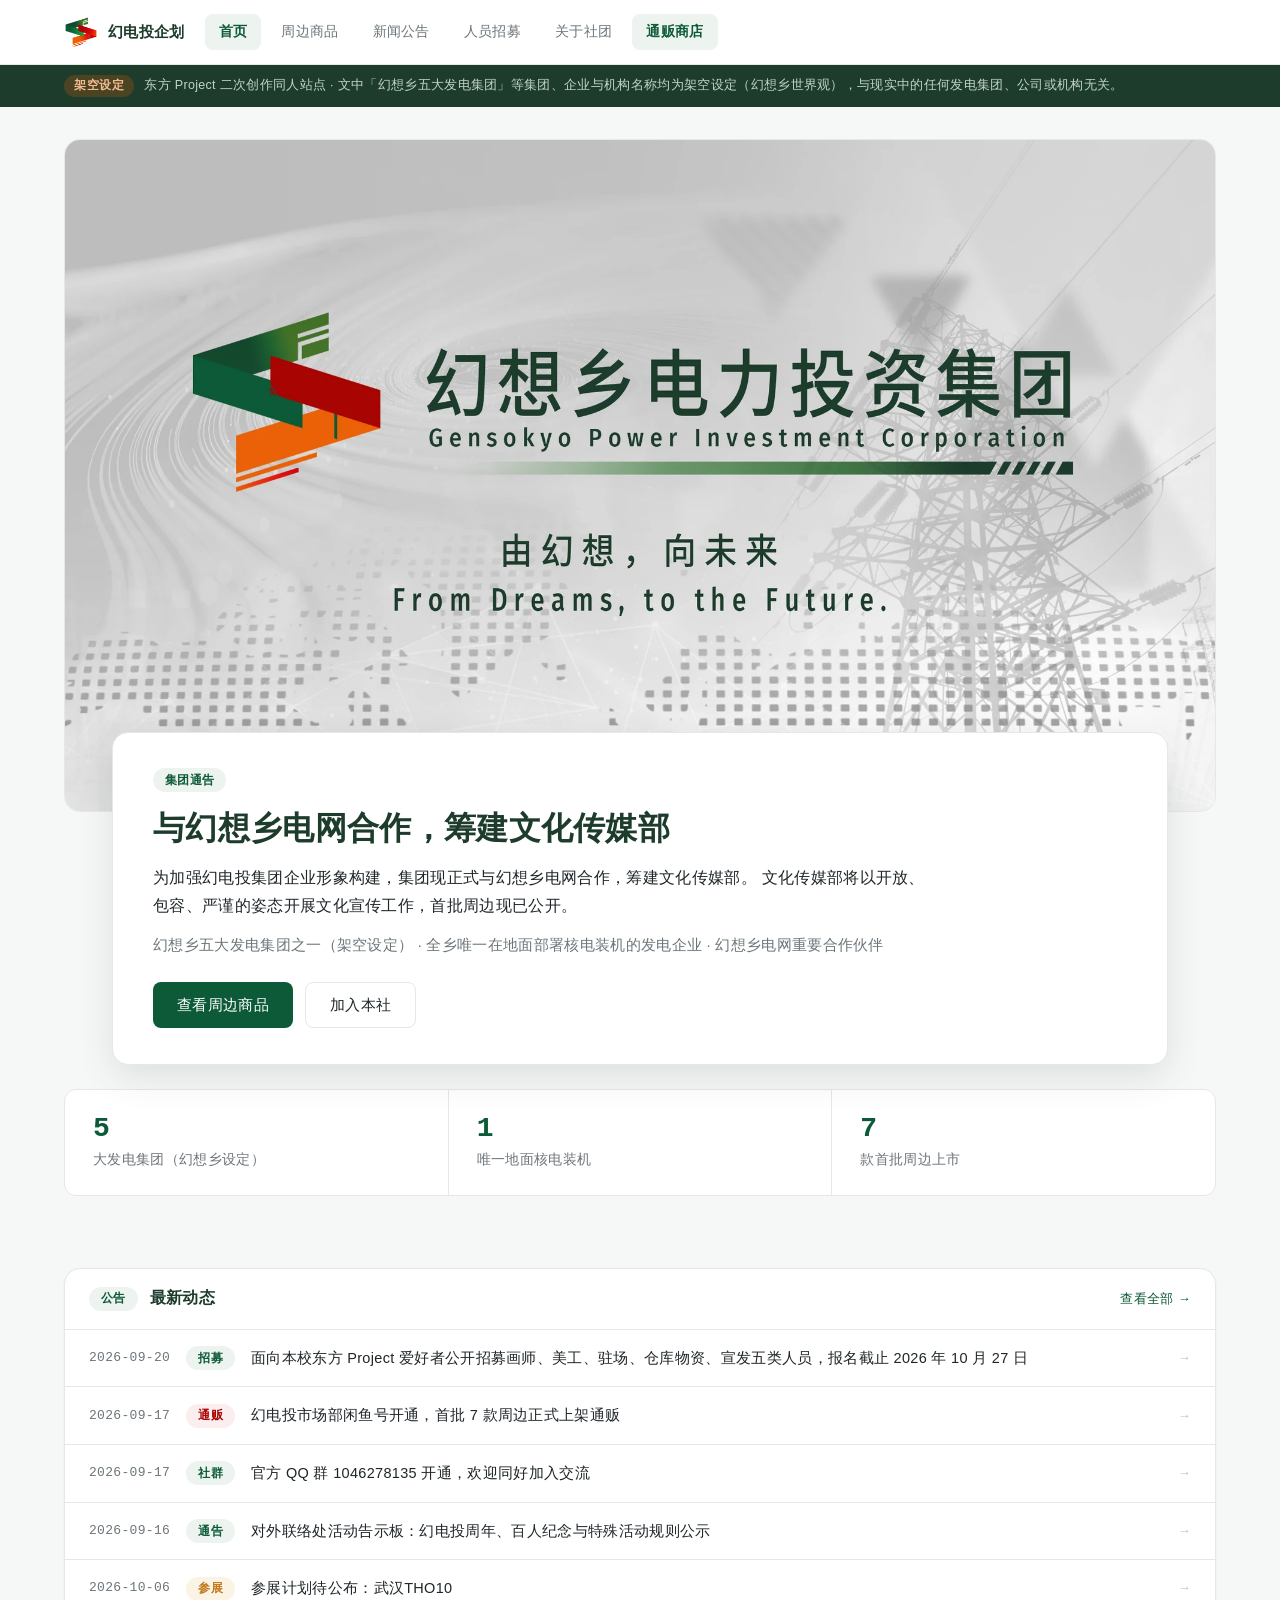
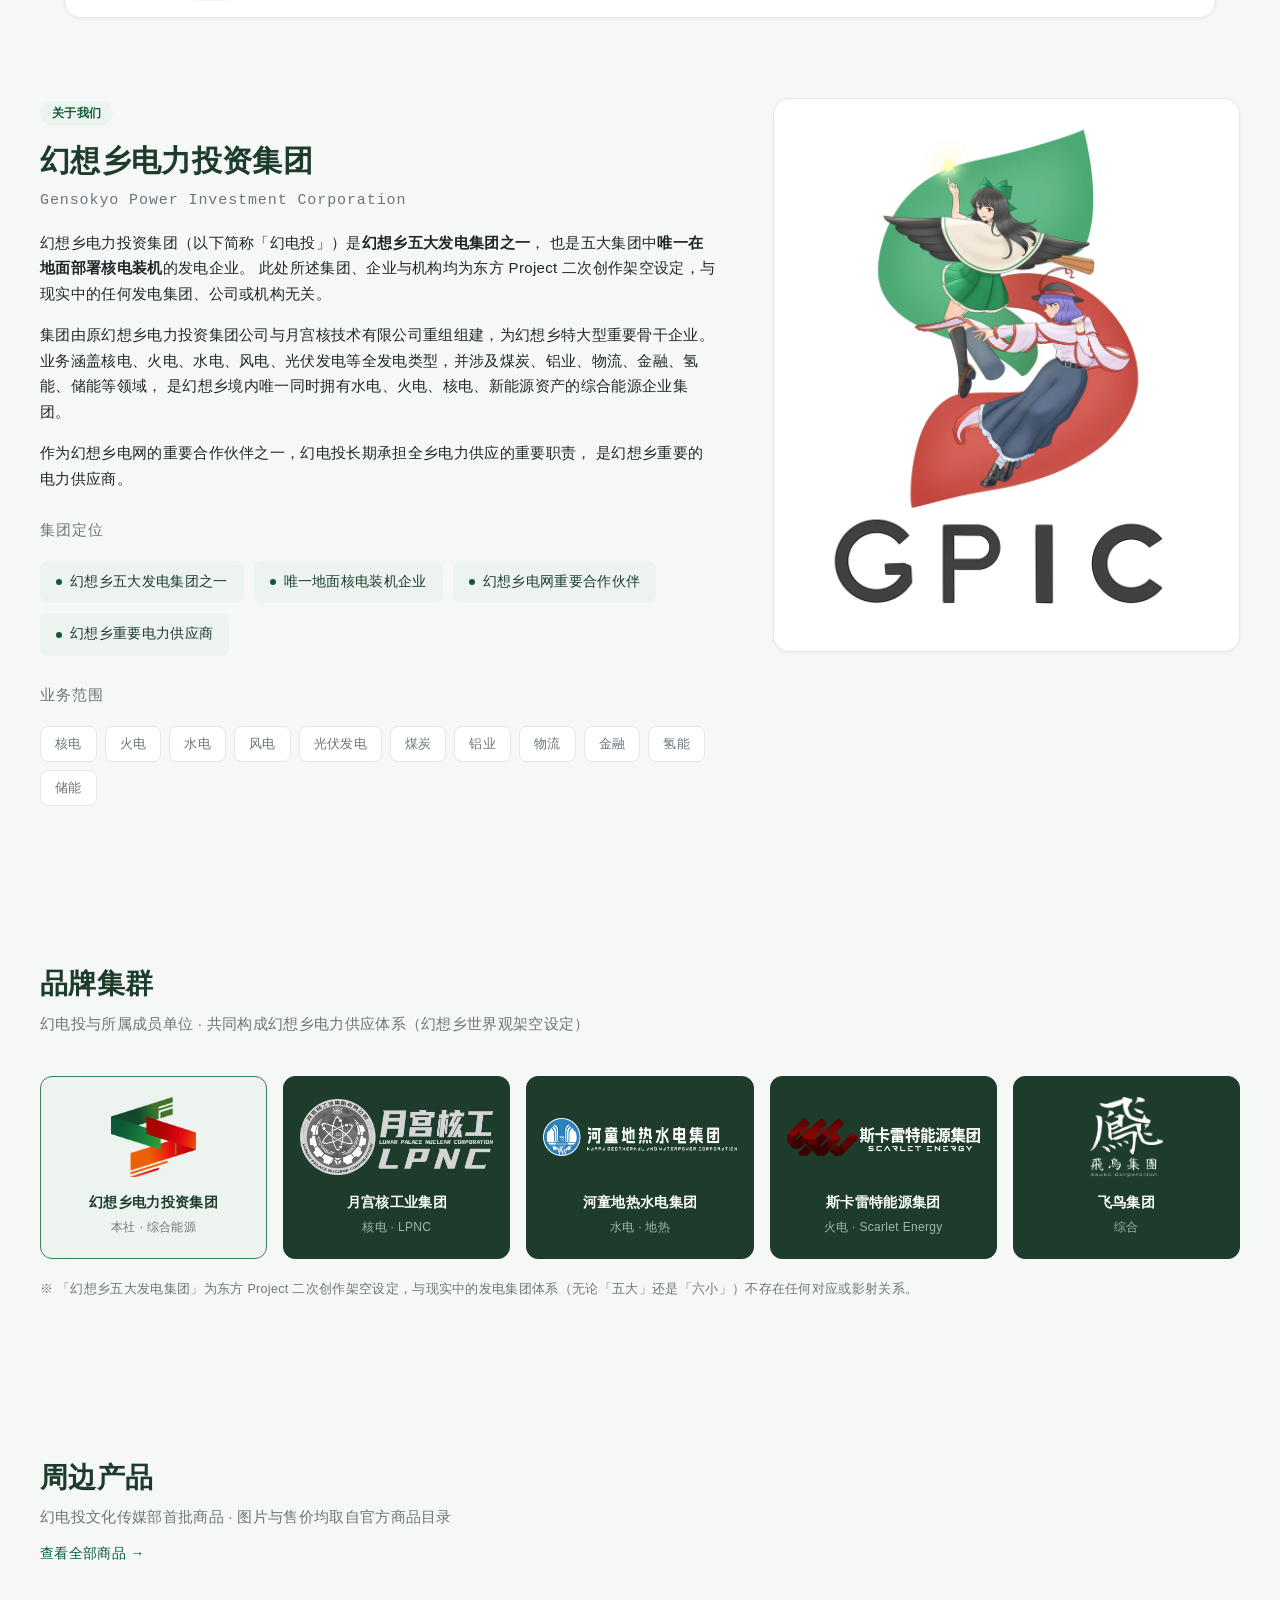
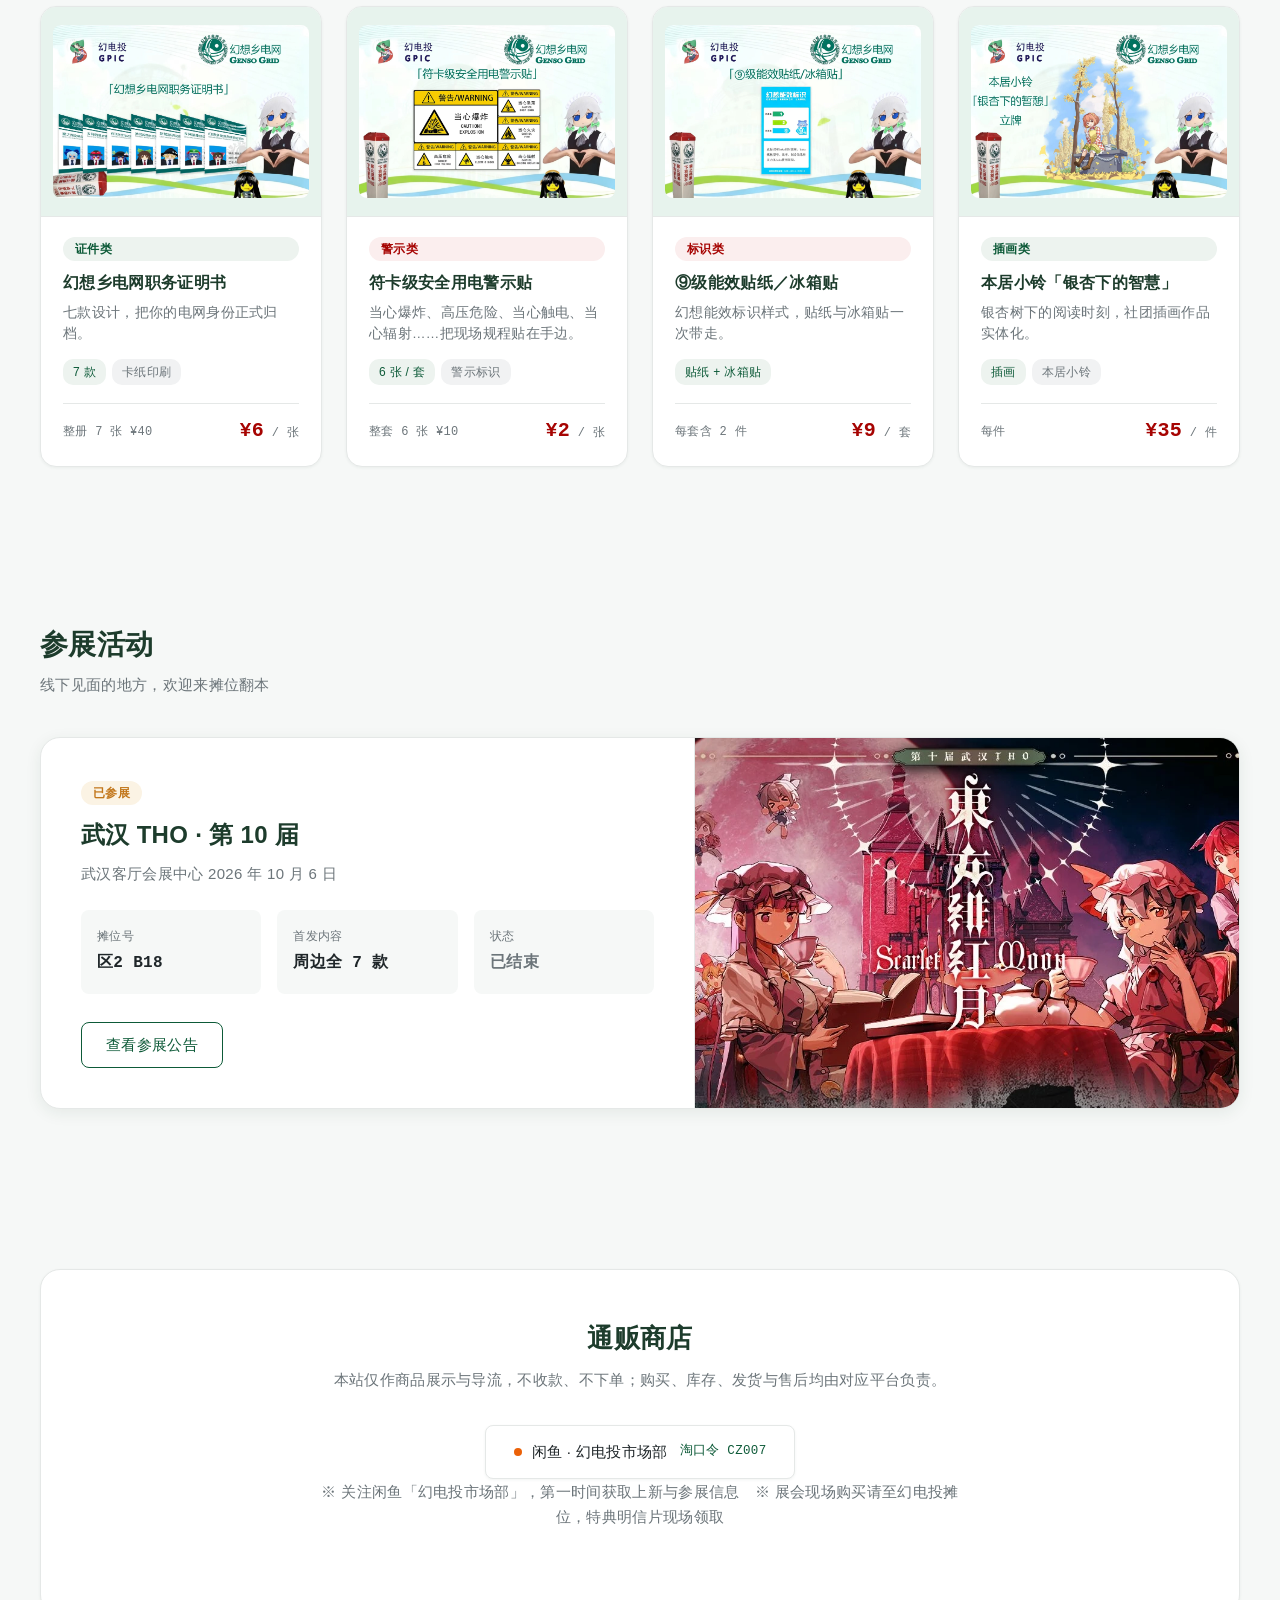
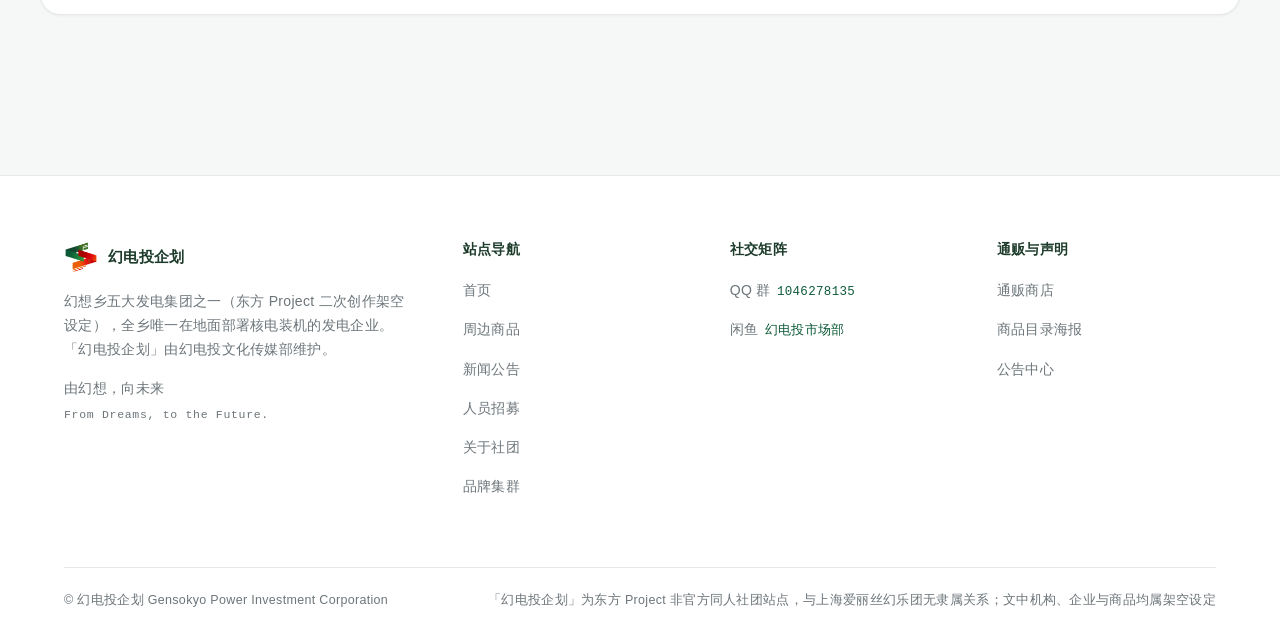
==== 官网/web-standalone/index.html @ 7ebc5402 "官网：接入自持动态后端，并加 GitHub Pages 应急发布 把站点从 Qoder 托管后端整体挪到自持栈，同时开一条应急发布通道， 以及收紧这个公开仓库的内容范围。  自持后端（新增 serve" ====
<!DOCTYPE html>
<html lang="zh-CN">
<head>
<meta charset="UTF-8">
<meta name="viewport" content="width=device-width, initial-scale=1">
<title>幻电投企划 | 幻想乡电力投资集团 GPIC</title>
<meta name="description" content="幻电投企划 —— 东方 Project 二次创作同人社团站点。幻想乡五大发电集团之一，全乡唯一在地面部署核电装机的发电企业。旗下文化传媒部出品：电网职务证明书、安全用电警示贴、能效贴纸、形象徽章等周边。">
<meta name="theme-color" content="#0D5A38">

<link rel="icon" href="assets/images/favicon.ico" sizes="any">
<link rel="icon" type="image/png" href="assets/images/favicon.png">
<link rel="apple-touch-icon" href="assets/images/favicon.png">

<meta property="og:type" content="website">
<meta property="og:title" content="幻电投企划 | 幻想乡电力投资集团 GPIC">
<meta property="og:description" content="东方 Project 二次创作架空设定 · 幻想乡五大发电集团之一，全乡唯一在地面部署核电装机的发电企业。">
<meta property="og:image" content="assets/images/share.jpg">
<meta property="og:image:width" content="1200">
<meta property="og:image:height" content="700">
<meta property="og:image:alt" content="幻想乡电力投资集团 · 由幻想，向未来">

<link rel="stylesheet" href="style.css">
  <script src="static-api.js"></script>
</head>

<body>
<a class="skip-link" href="#main">跳到主内容</a>

<!-- ============ 顶部导航 ============ -->
<header class="site-header" id="siteHeader">
  <div class="container header-inner">
    <a class="logo" href="index.html">
      <img src="assets/images/favicon.png" alt="" width="34" height="34">
      <span>幻电投企划</span>
    </a>

    <nav class="main-nav" id="mainNav" aria-label="主导航">
      <a href="index.html" class="is-active">首页</a>
      <a href="goods.html">周边商品</a>
      <a href="notice.html">新闻公告</a>
      <a href="recruitment.html">人员招募</a>
      <a href="#about">关于社团</a>
      <a href="#shop">通贩商店</a>
    </nav>

    <div class="header-right">
      <a class="admin-entry" style="display:none" href="admin.html" title="进入站点管理后台（先登录）">
        <span class="ae-dot" aria-hidden="true"></span>
        <svg viewBox="0 0 24 24" fill="none" stroke="currentColor" stroke-width="1.8" stroke-linecap="round" stroke-linejoin="round" aria-hidden="true"><circle cx="12" cy="12" r="3.2"/><path d="M12 2.8v2.6M12 18.6v2.6M4.7 4.7l1.9 1.9M17.4 17.4l1.9 1.9M2.8 12h2.6M18.6 12h2.6M4.7 19.3l1.9-1.9M17.4 6.6l1.9-1.9"/></svg>
        <span>站点管理</span>
      </a>
      <button class="nav-toggle" id="navToggle" aria-label="展开菜单" aria-expanded="false">
        <span></span><span></span><span></span>
      </button>
    </div>
  </div>
</header>

<!-- ============ 世界观声明条 ============ -->
<div class="world-bar">
  <div class="container">
    <span class="wb-tag">架空设定</span>
    <p>东方 Project 二次创作同人站点 · 文中「幻想乡五大发电集团」等集团、企业与机构名称均为架空设定（幻想乡世界观），与现实中的任何发电集团、公司或机构无关。</p>
  </div>
</div>

<main id="main">

  <!-- ============ 首屏 · 品牌横幅 ============ -->
  <section class="hero">
    <div class="container">
      <picture>
        <source srcset="assets/images/banner.webp" type="image/webp">
        <img class="hero-banner" src="assets/images/banner.jpg" width="1920" height="1120"
             fetchpriority="high"
             alt="幻想乡电力投资集团 Gensokyo Power Investment Corporation —— 由幻想，向未来">
      </picture>
      <h1 class="sr-only">幻想乡电力投资集团 Gensokyo Power Investment Corporation</h1>

      <div class="hero-card">
        <span class="badge badge-green">集团通告</span>
        <h2>与幻想乡电网合作，筹建文化传媒部</h2>
        <p class="hero-notice">
          为加强幻电投集团企业形象构建，集团现正式与幻想乡电网合作，筹建文化传媒部。
          文化传媒部将以开放、包容、严谨的姿态开展文化宣传工作，首批周边现已公开。
        </p>
        <p class="hero-sub">
          幻想乡五大发电集团之一（架空设定） · 全乡唯一在地面部署核电装机的发电企业 · 幻想乡电网重要合作伙伴
        </p>
        <div class="hero-actions">
          <a class="btn btn-primary" href="goods.html">查看周边商品</a>
          <a class="btn btn-ghost" href="recruitment.html">加入本社</a>
        </div>
      </div>

      <div class="stat-strip">
        <div><span class="stat-num">5</span><span class="stat-label">大发电集团（幻想乡设定）</span></div>
        <div><span class="stat-num">1</span><span class="stat-label">唯一地面核电装机</span></div>
        <div><span class="stat-num">7</span><span class="stat-label">款首批周边上市</span></div>
      </div>
    </div>
  </section>

  <!-- ============ 最新公告 ============ -->
  <section class="container">
    <div class="notice-card" id="news">
      <div class="notice-head">
        <span class="badge badge-green">公告</span>
        <h2>最新动态</h2>
        <a class="more" href="notice.html">查看全部 →</a>
      </div>
      <ul class="notice-list" id="noticeList">
        <li>
          <a href="notice.html?id=2026-09-20-a">
            <span class="notice-date">2026-09-20</span>
            <span class="badge badge-green">招募</span>
            <span class="nt">面向社会的东方 Project 爱好者开展人员招募</span>
            <span class="go">→</span>
          </a>
        </li>
        <li>
          <a href="notice.html?id=2026-09-17-a">
            <span class="notice-date">2026-09-17</span>
            <span class="badge badge-red">通贩</span>
            <span class="nt">「幻想乡电网」系列周边上架通贩</span>
            <span class="go">→</span>
          </a>
        </li>
        <li>
          <a href="notice.html?id=2026-09-17-b">
            <span class="notice-date">2026-09-17</span>
            <span class="badge badge-green">社群</span>
            <span class="nt">官方 QQ 群开通</span>
            <span class="go">→</span>
          </a>
        </li>
        <li>
          <a href="notice.html?id=2026-09-16-a">
            <span class="notice-date">2026-09-16</span>
            <span class="badge badge-green">通告</span>
            <span class="nt">对外联络处活动告示板</span>
            <span class="go">→</span>
          </a>
        </li>
        <li>
          <a href="notice.html?id=2026-09-18-b">
            <span class="notice-date">2026-10-06</span>
            <span class="badge badge-gold">参展</span>
            <span class="nt">武汉 THO10 参展确认</span>
            <span class="go">→</span>
          </a>
        </li>
      </ul>
    </div>
  </section>

  <!-- ============ 关于社团 ============ -->
  <section class="section container" id="about">
    <div class="about-grid">
      <div class="about-text">
        <span class="badge badge-green">关于我们</span>
        <h2>幻想乡电力投资集团</h2>
        <p class="about-en">Gensokyo Power Investment Corporation</p>
        <p>
          幻想乡电力投资集团（以下简称「幻电投」）是<strong>幻想乡五大发电集团之一</strong>，
          也是五大集团中<strong>唯一在地面部署核电装机</strong>的发电企业。
          此处所述集团、企业与机构均为东方 Project 二次创作架空设定，与现实中的任何发电集团、公司或机构无关。
        </p>
        <p>
          集团由原幻想乡电力投资集团公司与月宫核技术有限公司重组组建，为幻想乡特大型重要骨干企业。
          业务涵盖核电、火电、水电、风电、光伏发电等全发电类型，并涉及煤炭、铝业、物流、金融、氢能、储能等领域，
          是幻想乡境内唯一同时拥有水电、火电、核电、新能源资产的综合能源企业集团。
        </p>
        <p>
          作为幻想乡电网的重要合作伙伴之一，幻电投长期承担全乡电力供应的重要职责，
          是幻想乡重要的电力供应商。
        </p>

        <p class="tag-title">集团定位</p>
        <ul class="id-tags">
          <li>幻想乡五大发电集团之一</li>
          <li>唯一地面核电装机企业</li>
          <li>幻想乡电网重要合作伙伴</li>
          <li>幻想乡重要电力供应商</li>
        </ul>

        <p class="tag-title">业务范围</p>
        <ul class="biz-tags">
          <li>核电</li><li>火电</li><li>水电</li><li>风电</li><li>光伏发电</li>
          <li>煤炭</li><li>铝业</li><li>物流</li><li>金融</li><li>氢能</li><li>储能</li>
        </ul>
      </div>

      <div class="about-visual">
        <img src="assets/images/logo-mascot.webp" width="900" height="1080"
             alt="幻想乡电力投资集团立绘标识">
      </div>
    </div>
  </section>

  <!-- ============ 品牌集群 ============ -->
  <section class="section container" id="brands">
    <div class="section-head">
      <h2>品牌集群</h2>
      <p>幻电投与所属成员单位 · 共同构成幻想乡电力供应体系（幻想乡世界观架空设定）</p>
    </div>

    <ul class="brand-grid">
      <li class="brand-card is-self">
        <div class="brand-logo"><img src="assets/images/logo-mark.webp" alt="幻想乡电力投资集团标志" loading="lazy"></div>
        <h3>幻想乡电力投资集团</h3>
        <p>本社 · 综合能源</p>
      </li>
      <li class="brand-card">
        <div class="brand-logo"><img src="assets/images/brand-lunar.webp" alt="月宫核工业集团有限公司标志" loading="lazy"></div>
        <h3>月宫核工业集团</h3>
        <p>核电 · LPNC</p>
      </li>
      <li class="brand-card">
        <div class="brand-logo"><img src="assets/images/brand-kappa.webp" alt="河童地热水电集团有限公司标志" loading="lazy"></div>
        <h3>河童地热水电集团</h3>
        <p>水电 · 地热</p>
      </li>
      <li class="brand-card">
        <div class="brand-logo"><img src="assets/images/brand-scarlet.webp" alt="斯卡雷特能源集团有限公司标志" loading="lazy"></div>
        <h3>斯卡雷特能源集团</h3>
        <p>火电 · Scarlet Energy</p>
      </li>
      <li class="brand-card">
        <div class="brand-logo"><img src="assets/images/brand-asuka.webp" alt="飞鸟集团有限公司标志" loading="lazy"></div>
        <h3>飞鸟集团</h3>
        <p>综合</p>
      </li>
    </ul>

    <p class="brand-note">※ 「幻想乡五大发电集团」为东方 Project 二次创作架空设定，与现实中的发电集团体系（无论「五大」还是「六小」）不存在任何对应或影射关系。</p>
  </section>

  <!-- ============ 周边产品精选 ============ -->
  <section class="section container" id="goods">
    <div class="section-head">
      <h2>周边产品</h2>
      <p>幻电投文化传媒部首批商品 · 图片与售价均取自官方商品目录</p>
      <a class="more" href="goods.html">查看全部商品 →</a>
    </div>

    <div class="goods-grid">
      <article class="goods-card">
        <div class="goods-media"><img src="assets/images/goods-proof.webp" alt="幻想乡电网职务证明书，共 7 款" loading="lazy"></div>
        <div class="goods-body">
          <span class="badge badge-green">证件类</span>
          <h3>幻想乡电网职务证明书</h3>
          <p>七款设计，把你的电网身份正式归档。</p>
          <div class="goods-tags"><span class="is-key">7 款</span><span>卡纸印刷</span></div>
          <div class="goods-foot">
            <span class="goods-alt">整册 7 张 ¥40</span>
            <span class="goods-price">¥6<em> / 张</em></span>
          </div>
        </div>
      </article>

      <article class="goods-card">
        <div class="goods-media"><img src="assets/images/goods-warning.webp" alt="符卡级安全用电警示贴，含当心爆炸、高压危险等图案" loading="lazy"></div>
        <div class="goods-body">
          <span class="badge badge-red">警示类</span>
          <h3>符卡级安全用电警示贴</h3>
          <p>当心爆炸、高压危险、当心触电、当心辐射……把现场规程贴在手边。</p>
          <div class="goods-tags"><span class="is-key">6 张 / 套</span><span>警示标识</span></div>
          <div class="goods-foot">
            <span class="goods-alt">整套 6 张 ¥10</span>
            <span class="goods-price">¥2<em> / 张</em></span>
          </div>
        </div>
      </article>

      <article class="goods-card">
        <div class="goods-media"><img src="assets/images/goods-kosuzu.webp" alt="本居小铃主题插画「银杏下的智慧」" loading="lazy"></div>
        <div class="goods-body">
          <span class="badge badge-green">插画类</span>
          <h3>本居小铃「银杏下的智慧」</h3>
          <p>银杏树下的阅读时刻，社团插画作品实体化。</p>
          <div class="goods-tags"><span class="is-key">插画</span><span>本居小铃</span></div>
          <div class="goods-foot">
            <span class="goods-alt">每件</span>
            <span class="goods-price">¥35<em> / 件</em></span>
          </div>
        </div>
      </article>

      <article class="goods-card">
        <div class="goods-media"><img src="assets/images/goods-badge.webp" alt="幻电投企业形象徽章，共 2 款" loading="lazy"></div>
        <div class="goods-body">
          <span class="badge badge-green">徽章类</span>
          <h3>幻电投企业形象徽章</h3>
          <p>把 GPIC 别在包上，企业形象随身展示。</p>
          <div class="goods-tags"><span class="is-key">2 款</span><span>马口铁</span></div>
          <div class="goods-foot">
            <span class="goods-alt">一对 ¥5</span>
            <span class="goods-price">¥3<em> / 件</em></span>
          </div>
        </div>
      </article>
    </div>
  </section>

  <!-- ============ 参展预告 ============ -->
  <section class="section container" id="event">
    <div class="section-head">
      <h2>参展活动</h2>
      <p>线下见面的地方，欢迎来摊位翻本</p>
    </div>

    <div class="event-card">
      <div class="event-info">
        <span class="badge badge-gold">已参展</span>
        <h3>武汉 THO · 第 10 届</h3>
        <p>武汉客厅会展中心 2026 年 10 月 6 日</p>
        <dl class="event-facts">
          <div><dt>摊位号</dt><dd>区2 B18</dd></div>
          <div><dt>首发内容</dt><dd>周边全 7 款</dd></div>
          <div><dt>状态</dt><dd class="cd is-past">已结束</dd></div>
        </dl>
        <a class="btn btn-outline" href="notice.html?id=2026-09-18-b">查看参展公告</a>
      </div>
      <div class="event-visual" style="background-image:url('assets/images/武汉tho.webp')"></div>
    </div>
  </section>

  <!-- ============ 通贩入口 ============ -->
  <section class="section container" id="shop">
    <div class="shop-card">
      <h2>通贩商店</h2>
      <p>本站仅作商品展示与导流，不收款、不下单；购买、库存、发货与售后均由对应平台负责。</p>
      <div class="shop-links">
        <a href="https://m.tb.cn/h.8sNhvfF?tk=iu4DTjnBcbM" target="_blank" rel="noopener">
          <span class="dot"></span>闲鱼 · 幻电投市场部<em class="sc-sub">淘口令 CZ007</em>
        </a>
      </div>
      <p class="shop-note">※ 关注闲鱼「幻电投市场部」，第一时间获取上新与参展信息 ※ 展会现场购买请至幻电投摊位，特典明信片现场领取</p>
    </div>
  </section>

</main>

<!-- ============ 页脚 ============ -->
<footer class="site-footer">
  <div class="container">
    <div class="footer-grid">
      <div class="footer-brand">
        <a class="logo" href="index.html">
          <img src="assets/images/favicon.png" alt="" width="34" height="34">
          <span>幻电投企划</span>
        </a>
        <p>幻想乡五大发电集团之一（东方 Project 二次创作架空设定），全乡唯一在地面部署核电装机的发电企业。「幻电投企划」由幻电投文化传媒部维护。</p>
        <p class="footer-slogan">由幻想，向未来<em>From Dreams, to the Future.</em></p>
      </div>

      <div>
        <h4>站点导航</h4>
        <ul>
          <li><a href="index.html">首页</a></li>
          <li><a href="goods.html">周边商品</a></li>
          <li><a href="notice.html">新闻公告</a></li>
          <li><a href="recruitment.html">人员招募</a></li>
          <li><a href="#about">关于社团</a></li>
          <li><a href="#brands">品牌集群</a></li>
        </ul>
      </div>

      <div>
        <h4>社交矩阵</h4>
        <ul id="socialList">
          <li>
            QQ 群 <em class="sc-sub">1046278135</em>
            <button type="button" class="sc-copy" data-copy="1046278135">复制群号</button>
          </li>
          <li><a href="https://m.tb.cn/h.8sNhvfF?tk=iu4DTjnBcbM" target="_blank" rel="noopener">闲鱼 <em class="sc-sub">幻电投市场部</em></a></li>
        </ul>
      </div>

      <div>
        <h4>通贩与声明</h4>
        <ul>
          <li><a href="#shop">通贩商店</a></li>
          <li><a href="assets/images/goods-poster.webp" target="_blank" rel="noopener">商品目录海报</a></li>
          <li><a href="notice.html">公告中心</a></li>
        </ul>
      </div>
    </div>

    <div class="footer-bottom">
      <span>© 幻电投企划 Gensokyo Power Investment Corporation</span>
      <span>「幻电投企划」为东方 Project 非官方同人社团站点，与上海爱丽丝幻乐团无隶属关系；文中机构、企业与商品均属架空设定</span>
    </div>
  </div>
</footer>

<script>
// 移动端菜单
var navToggle = document.getElementById('navToggle');
var mainNav = document.getElementById('mainNav');
navToggle.addEventListener('click', function () {
  var open = mainNav.classList.toggle('is-open');
  navToggle.setAttribute('aria-expanded', open ? 'true' : 'false');
});

// 导航阴影
var header = document.getElementById('siteHeader');
window.addEventListener('scroll', function () {
  header.classList.toggle('scrolled', window.scrollY > 10);
}, { passive: true });

// 一键复制
document.addEventListener('click', function (e) {
  var btn = e.target.closest ? e.target.closest('[data-copy]') : null;
  if (!btn) return;
  var text = btn.getAttribute('data-copy');
  var done = function () {
    var old = btn.textContent;
    btn.textContent = '已复制';
    btn.classList.add('is-done');
    setTimeout(function () { btn.textContent = old; btn.classList.remove('is-done'); }, 1600);
  };
  if (navigator.clipboard && navigator.clipboard.writeText) {
    navigator.clipboard.writeText(text).then(done, function () { window.prompt('请手动复制：', text); });
  } else {
    window.prompt('请手动复制：', text);
  }
});

// 滚动高亮当前栏目
var navLinks = Array.prototype.slice.call(document.querySelectorAll('.main-nav a[href^="#"]'));
if ('IntersectionObserver' in window) {
  var linkMap = {};
  navLinks.forEach(function (a) { linkMap[a.getAttribute('href').slice(1)] = a; });
  var observer = new IntersectionObserver(function (entries) {
    entries.forEach(function (entry) {
      if (entry.isIntersecting && linkMap[entry.target.id]) {
        navLinks.forEach(function (a) { a.classList.remove('is-active'); });
        linkMap[entry.target.id].classList.add('is-active');
      }
    });
  }, { rootMargin: '-80px 0px -70% 0px' });
  Object.keys(linkMap).forEach(function (id) {
    var el = document.getElementById(id);
    if (el) observer.observe(el);
  });
}
// ─── 动态数据加载 ───
(function() {
  var API = '/functions/v1/app';
  function esc(s) { var d = document.createElement('div'); d.textContent = s; return d.innerHTML; }

  fetch(API + '?action=all')
    .then(function(r) { return r.json(); })
    .then(function(data) {
      if (data.error || !data.ok) return;

      // 更新公告列表
      if (data.notices && data.notices.length) {
        var list = document.getElementById('noticeList');
        if (list) {
          list.innerHTML = data.notices.slice(0, 5).map(function(n) {
            var badgeClass = n.style === 'red' ? 'badge-red' : n.style === 'gold' ? 'badge-gold' : 'badge-green';
            return '<li><a href="notice.html?id=' + esc(n.id) + '">' +
              '<span class="notice-date">' + esc(n.date) + '</span>' +
              '<span class="badge ' + badgeClass + '">' + esc(n.type) + '</span>' +
              '<span class="nt">' + esc(n.summary || n.title) + '</span>' +
              '<span class="go">→</span></a></li>';
          }).join('');
        }
      }

      // 更新品牌
      if (data.brands && data.brands.length) {
        var brandGrid = document.querySelector('.brand-grid');
        if (brandGrid) {
          brandGrid.innerHTML = data.brands.map(function(b) {
            return '<li class="brand-card' + (b.is_self ? ' is-self' : '') + '">' +
              '<div class="brand-logo"><img src="' + esc(b.logo) + '" alt="' + esc(b.name) + '" loading="lazy"></div>' +
              '<h3>' + esc(b.name) + '</h3>' +
              '<p>' + esc(b.sub) + '</p></li>';
          }).join('');
        }
      }

      // 更新商品
      if (data.goods && data.goods.length) {
        var goodsGrid = document.querySelector('.goods-grid');
        if (goodsGrid) {
          goodsGrid.innerHTML = data.goods.slice(0, 4).map(function(g) {
            var badgeClass = g.badge_style === 'red' ? 'badge-red' : g.badge_style === 'gold' ? 'badge-gold' : 'badge-green';
            var tagsHtml = (g.tags || []).map(function(t) {
              return '<span' + (t.key ? ' class="is-key"' : '') + '>' + esc(t.text) + '</span>';
            }).join('');
            var priceText = g.is_free ? esc(g.free_label || '免费') : '¥' + esc(g.price) + '<em> ' + esc(g.unit) + '</em>';
            return '<article class="goods-card">' +
              '<div class="goods-media"><img src="' + esc(g.image) + '" alt="' + esc(g.image_alt) + '" loading="lazy"></div>' +
              '<div class="goods-body">' +
              '<span class="badge ' + badgeClass + '">' + esc(g.badge) + '</span>' +
              '<h3>' + esc(g.name) + '</h3>' +
              '<p>' + esc(g.description) + '</p>' +
              '<div class="goods-tags">' + tagsHtml + '</div>' +
              '<div class="goods-foot">' +
              '<span class="goods-alt">' + esc(g.alt_label) + '</span>' +
              '<span class="goods-price">' + priceText + '</span>' +
              '</div></div></article>';
          }).join('');
        }
      }

      // 更新通贩商店（数据来自后端 site_settings 的 shop 键）
      // 下面这段静态 HTML 保留作兜底：接口挂了 / 没 JS 时仍是可读内容
      if (data.shop) {
        var shopCard = document.querySelector('#shop .shop-card');
        if (shopCard) {
          var shop = data.shop;
          var shopLinks = (shop.links || []).filter(function(l) {
            return l && l.href;
          }).map(function(l) {
            return '<a href="' + esc(l.href) + '" target="_blank" rel="noopener">' +
              '<span class="dot"></span>' + esc(l.label || '') +
              (l.sub ? '<em class="sc-sub">' + esc(l.sub) + '</em>' : '') + '</a>';
          }).join('');
          shopCard.innerHTML =
            '<h2>' + esc(shop.title || '通贩商店') + '</h2>' +
            (shop.desc ? '<p>' + esc(shop.desc) + '</p>' : '') +
            (shopLinks ? '<div class="shop-links">' + shopLinks + '</div>' : '') +
            (shop.note ? '<p class="shop-note">' + esc(shop.note) + '</p>' : '');
        }
      }

      // 更新社交链接
      if (data.social && data.social.length) {
        var socialList = document.getElementById('socialList');
        if (socialList) {
          socialList.innerHTML = data.social.filter(function(s) { return s.href; }).map(function(s) {
            return '<li><a href="' + esc(s.href) + '" target="_blank" rel="noopener">' + esc(s.label) +
              (s.sub ? ' <em class="sc-sub">' + esc(s.sub) + '</em>' : '') + '</a></li>';
          }).join('');
        }
      }
    })
    .catch(function() { /* 静态内容作为兜底 */ });
})();
</script>
</body>
</html>
---- 官网/web-standalone/style.css ----
/* ============================================================
   幻电投企划 · 幻想乡电力投资集团官网
   共享样式表 v2.0 — Qoder Sites 重构版
   ------------------------------------------------------------
   品牌色（采样自社团素材）：
     深绿 #1D3C2C  标志绿 #0D5A38  标志红 #A60402  标志橙 #EB6108
   ============================================================ */

/* ============ 1. 设计变量 ============ */
:root {
  --brand-deep: #1D3C2C;
  --brand-green: #0D5A38;
  --brand-green-soft: #3E7C5E;
  --brand-red: #A60402;
  --brand-orange: #EB6108;

  --text-1: #1F2629;
  --text-2: #6C757A;
  --text-3: #9AA3A8;
  --border: #E5E8E7;
  --bg: #F6F8F7;
  --surface: #FFFFFF;
  --tint-green: #EDF3EF;
  --tint-red: #FBEEEE;
  --tint-orange: #FFF5ED;

  --ok: #1E7A4E;
  --warn: #C2761A;
  --err: #A60402;

  --r-sm: 8px;
  --r-md: 12px;
  --r-lg: 16px;
  --r-xl: 20px;

  --shadow-sm: 0 1px 3px rgba(29,60,44,.06);
  --shadow-md: 0 4px 16px rgba(29,60,44,.08);
  --shadow-lg: 0 12px 36px rgba(29,60,44,.12);

  --container: 1200px;
  --font: "Inter", -apple-system, BlinkMacSystemFont, "Segoe UI", "Noto Sans SC", "PingFang SC", "Microsoft YaHei", sans-serif;
  --mono: "JetBrains Mono", ui-monospace, SFMono-Regular, Consolas, monospace;

  --header-h: 64px;
}

/* ============ 2. 基础重置 ============ */
*, *::before, *::after { box-sizing: border-box; }
html { -webkit-text-size-adjust: 100%; scroll-behavior: smooth; }
body {
  margin: 0;
  font-family: var(--font);
  font-size: 16px;
  line-height: 1.7;
  color: var(--text-1);
  background: var(--bg);
  letter-spacing: .02em;
}
h1, h2, h3, h4 { margin: 0; line-height: 1.3; font-weight: 700; }
p { margin: 0; }
a { color: inherit; text-decoration: none; }
img { max-width: 100%; display: block; }
ul { margin: 0; padding: 0; list-style: none; }
dl, dd, dt { margin: 0; }
button { font-family: inherit; cursor: pointer; border: none; background: none; }
[hidden] { display: none !important; }

.container { max-width: var(--container); margin: 0 auto; padding: 0 24px; }
.sr-only {
  position: absolute; width: 1px; height: 1px; padding: 0; margin: -1px;
  overflow: hidden; clip: rect(0,0,0,0); white-space: nowrap; border: 0;
}
.skip-link {
  position: absolute; left: -9999px; top: 0; z-index: 999;
  background: var(--brand-green); color: #fff; padding: 10px 16px;
  border-radius: 0 0 var(--r-sm) 0;
}
.skip-link:focus { left: 0; }

/* ============ 3. 通用组件 ============ */
.btn {
  display: inline-flex; align-items: center; justify-content: center; gap: 8px;
  height: 46px; padding: 0 24px; border-radius: var(--r-sm);
  font-size: 15px; font-weight: 500; transition: all .2s ease;
  white-space: nowrap;
}
.btn-primary { background: var(--brand-green); color: #fff; }
.btn-primary:hover { background: var(--brand-deep); transform: translateY(-1px); box-shadow: var(--shadow-md); }
.btn-ghost { border: 1px solid var(--border); color: var(--text-1); background: var(--surface); }
.btn-ghost:hover { border-color: var(--brand-green); color: var(--brand-green); }
.btn-outline {
  border: 1.5px solid var(--brand-green); color: var(--brand-green); background: transparent;
}
.btn-outline:hover { background: var(--brand-green); color: #fff; }

.badge {
  display: inline-flex; align-items: center; height: 24px; padding: 0 12px;
  border-radius: 12px; font-size: 12px; font-weight: 600; white-space: nowrap;
  letter-spacing: .03em;
}
.badge-green { background: var(--tint-green); color: var(--brand-green); }
.badge-red { background: var(--tint-red); color: var(--brand-red); }
.badge-gold { background: #FBF3E4; color: var(--warn); }
.badge-gray { background: #F1F2F3; color: var(--text-2); }
.badge-orange { background: var(--tint-orange); color: var(--brand-orange); }

.section { padding: 80px 0; }
.section-head { margin-bottom: 40px; }
.section-head h2 { font-size: 28px; color: var(--brand-deep); margin-bottom: 8px; }
.section-head p { color: var(--text-2); font-size: 15px; margin-top: 4px; }
.section-head .more {
  display: inline-flex; align-items: center; gap: 4px;
  color: var(--brand-green); font-size: 14px; font-weight: 500; margin-top: 12px;
  transition: gap .2s;
}
.section-head .more:hover { gap: 8px; }

/* 占位块 */
.ph {
  display: flex; align-items: center; justify-content: center; text-align: center;
  background: repeating-linear-gradient(135deg, #EFF1F2 0 12px, #E9ECEC 12px 24px);
  border: 1px dashed #C5CCCA; border-radius: var(--r-md);
  color: #8A9296; font-size: 13px; letter-spacing: .04em; padding: 16px;
}

/* ============ 4. 顶部导航 ============ */
.site-header {
  position: sticky; top: 0; z-index: 50;
  background: rgba(255,255,255,.92); backdrop-filter: blur(12px);
  border-bottom: 1px solid var(--border);
  transition: box-shadow .3s;
}
.site-header.scrolled { box-shadow: var(--shadow-sm); }
.header-inner {
  display: flex; align-items: center; gap: 20px;
  height: var(--header-h);
}
.logo {
  display: flex; align-items: center; gap: 10px;
  font-weight: 700; font-size: 15px; white-space: nowrap;
  color: var(--brand-deep);
}
.logo img { width: 34px; height: 34px; flex: none; object-fit: contain; }
.main-nav { display: flex; gap: 6px; font-size: 14px; }
.main-nav a {
  color: var(--text-2); padding: 6px 14px; border-radius: var(--r-sm);
  transition: all .18s; white-space: nowrap; font-weight: 450;
}
.main-nav a:hover { color: var(--brand-deep); background: var(--tint-green); }
.main-nav a.is-active { color: var(--brand-green); background: var(--tint-green); font-weight: 600; }
.header-right { margin-left: auto; display: flex; align-items: center; gap: 12px; }
.nav-toggle {
  display: none; width: 40px; height: 40px; border-radius: var(--r-sm);
  border: 1px solid var(--border);
}
.nav-toggle span {
  display: block; width: 18px; height: 2px; background: var(--text-1);
  margin: 3px auto; border-radius: 2px; transition: .2s;
}

/* 后台入口按钮 */
.admin-entry {
  display: inline-flex; align-items: center; gap: 7px; height: 36px;
  padding: 0 14px; border-radius: var(--r-sm);
  border: 1px solid var(--brand-green); background: var(--tint-green);
  color: var(--brand-green); font-size: 13.5px; font-weight: 600;
  white-space: nowrap; transition: .18s;
}
.admin-entry:hover { background: var(--brand-green); color: #fff; }
.admin-entry svg { width: 15px; height: 15px; flex: none; }
.admin-entry .ae-dot {
  width: 6px; height: 6px; border-radius: 50%;
  background: var(--brand-orange); flex: none;
}
.admin-entry:hover .ae-dot { background: #fff; }

/* ============ 5. 世界观声明条 ============ */
.world-bar {
  background: var(--brand-deep); color: #C3D3C9;
  font-size: 12.5px; line-height: 1.55;
}
.world-bar .container {
  display: flex; align-items: center; gap: 10px;
  padding-top: 10px; padding-bottom: 10px;
}
.world-bar .wb-tag {
  flex: none; display: inline-flex; align-items: center; height: 22px;
  padding: 0 10px; border-radius: 11px;
  background: rgba(235,97,8,.22); color: #F5BC93;
  font-size: 11.5px; font-weight: 600; letter-spacing: .05em; white-space: nowrap;
}
.world-bar p { color: #C3D3C9; }
.world-bar b { color: #fff; font-weight: 600; }

/* ============ 6. 首屏 Hero ============ */
.hero { padding: 32px 0 0; }
.hero-banner {
  width: 100%; height: auto;
  border-radius: var(--r-lg); border: 1px solid var(--border);
}
.hero-card {
  position: relative; z-index: 2;
  margin: -80px 48px 0; background: var(--surface);
  border: 1px solid var(--border); border-radius: var(--r-lg);
  padding: 32px 40px 36px;
  box-shadow: var(--shadow-lg);
}
.hero-card h2 {
  font-size: 32px; color: var(--brand-deep);
  margin: 16px 0 14px; letter-spacing: .01em;
}
.hero-notice { font-size: 16px; max-width: 780px; line-height: 1.8; }
.hero-sub { color: var(--text-2); font-size: 14.5px; margin-top: 12px; max-width: 780px; }
.hero-actions { display: flex; gap: 12px; flex-wrap: wrap; margin-top: 24px; }

.stat-strip {
  display: grid; grid-template-columns: repeat(3, 1fr); gap: 1px;
  margin-top: 24px; background: var(--border);
  border: 1px solid var(--border); border-radius: var(--r-md); overflow: hidden;
}
.stat-strip div { background: var(--surface); padding: 22px 28px; }
.stat-num {
  display: block; font-family: var(--mono); font-size: 28px;
  font-weight: 700; color: var(--brand-green); line-height: 1.2;
}
.stat-label { color: var(--text-2); font-size: 13.5px; margin-top: 2px; }

/* ============ 7. 公告条 ============ */
.notice-card {
  margin-top: 72px; background: var(--surface);
  border: 1px solid var(--border); border-radius: var(--r-lg);
  overflow: hidden; box-shadow: var(--shadow-sm);
}
.notice-head {
  display: flex; align-items: center; gap: 12px;
  padding: 18px 24px; border-bottom: 1px solid var(--border);
}
.notice-head h2 { font-size: 16px; color: var(--brand-deep); }
.notice-head .more { margin-left: auto; font-size: 13px; color: var(--brand-green); font-weight: 500; }
.notice-head .more:hover { text-decoration: underline; }
.notice-list li { border-bottom: 1px solid var(--border); }
.notice-list li:last-child { border-bottom: none; }
.notice-list li > a {
  display: flex; gap: 16px; align-items: center;
  padding: 16px 24px; font-size: 14.5px; transition: background .16s;
}
.notice-list li:hover { background: #FAFBFA; }
.notice-list li .nt { flex: 1; min-width: 0; }
.notice-list li .go { flex: none; color: #B8C2BD; font-size: 13px; transition: .18s; }
.notice-list li:hover .go { color: var(--brand-green); }
.notice-date { font-family: var(--mono); color: var(--text-2); font-size: 13px; flex: none; }

/* ============ 8. 关于社团 ============ */
.about-grid {
  display: grid; grid-template-columns: 1.45fr 1fr; gap: 56px; align-items: start;
}
.about-text h2 { font-size: 30px; color: var(--brand-deep); margin: 16px 0 8px; }
.about-en {
  font-family: var(--mono); font-size: 13px; color: var(--text-2);
  letter-spacing: .06em; margin-bottom: 20px;
}
.about-text > p { font-size: 15px; margin-bottom: 16px; }
.tag-title { font-size: 12.5px; color: var(--text-2); margin: 28px 0 12px; font-family: var(--mono); letter-spacing: .06em; text-transform: uppercase; }
.id-tags { display: flex; flex-wrap: wrap; gap: 10px; }
.id-tags li {
  display: flex; align-items: center; gap: 8px;
  background: var(--tint-green); color: var(--brand-deep);
  border-radius: var(--r-sm); padding: 10px 16px;
  font-size: 13.5px; font-weight: 500;
}
.id-tags li::before {
  content: ""; width: 6px; height: 6px; border-radius: 50%;
  background: var(--brand-green); flex: none;
}
.biz-tags { display: flex; flex-wrap: wrap; gap: 8px; }
.biz-tags li {
  border: 1px solid var(--border); background: var(--surface);
  color: var(--text-2); border-radius: var(--r-sm);
  padding: 6px 14px; font-size: 13px;
}
.about-visual {
  background: var(--surface); border: 1px solid var(--border);
  border-radius: var(--r-lg); padding: 14px;
  box-shadow: var(--shadow-sm);
}
.about-visual img { width: 100%; height: auto; border-radius: var(--r-md); }

/* ============ 9. 品牌集群 ============ */
.brand-grid { display: grid; grid-template-columns: repeat(5, 1fr); gap: 16px; }
.brand-card {
  background: var(--brand-deep); border: 1px solid var(--brand-deep);
  border-radius: var(--r-md); padding: 20px 16px; text-align: center;
  transition: .25s; display: flex; flex-direction: column;
}
.brand-card:hover { transform: translateY(-4px); box-shadow: 0 12px 28px rgba(29,60,44,.3); }
.brand-logo {
  height: 80px; display: flex; align-items: center; justify-content: center;
  margin-bottom: 16px;
}
.brand-logo img { max-height: 100%; max-width: 100%; width: auto; object-fit: contain; }
.brand-card h3 { font-size: 14px; color: #fff; margin-bottom: 6px; }
.brand-card p { font-size: 12px; color: #9FB8AB; margin-top: auto; }
.brand-card.is-self {
  border-color: var(--brand-green-soft); background: var(--tint-green);
}
.brand-card.is-self h3 { color: var(--brand-deep); }
.brand-card.is-self p { color: var(--text-2); }
.brand-note { margin-top: 20px; font-size: 12.5px; color: var(--text-2); }

/* ============ 10. 周边产品 ============ */
.goods-grid {
  display: grid; grid-template-columns: repeat(auto-fill, minmax(260px, 1fr)); gap: 24px;
}
.goods-card {
  background: var(--surface); border: 1px solid var(--border);
  border-radius: var(--r-lg); overflow: hidden;
  display: flex; flex-direction: column; transition: .25s;
  box-shadow: var(--shadow-sm);
}
.goods-card:hover { transform: translateY(-5px); box-shadow: var(--shadow-lg); }
.goods-media {
  aspect-ratio: 4/3; background: #E7F3ED;
  display: flex; align-items: center; justify-content: center;
  padding: 12px; border-bottom: 1px solid var(--border);
}
.goods-media img { max-width: 100%; max-height: 100%; width: auto; height: auto; border-radius: 8px; }
.goods-body { padding: 20px 22px 24px; flex: 1; display: flex; flex-direction: column; }
.goods-body h3 { font-size: 16px; color: var(--brand-deep); margin: 12px 0 8px; }
.goods-body > p { color: var(--text-2); font-size: 13.5px; flex: 1; line-height: 1.6; }
.goods-tags { display: flex; flex-wrap: wrap; gap: 6px; margin-top: 14px; }
.goods-tags span {
  font-size: 12px; padding: 3px 10px; border-radius: 10px;
  background: #F1F2F3; color: var(--text-2);
}
.goods-tags span.is-key { background: var(--tint-green); color: var(--brand-green); font-weight: 500; }
.goods-foot {
  display: flex; align-items: flex-end; justify-content: space-between; gap: 10px;
  margin-top: 18px; padding-top: 16px; border-top: 1px solid var(--border);
}
.goods-price { font-family: var(--mono); font-size: 20px; font-weight: 700; color: var(--brand-red); line-height: 1.1; }
.goods-price em { font-style: normal; font-size: 12px; color: var(--text-2); font-weight: 400; }
.goods-alt { font-size: 12px; color: var(--text-2); font-family: var(--mono); }
.goods-free { font-size: 14px; font-weight: 700; color: var(--brand-green); }

/* ============ 11. 参展预告 ============ */
.event-card {
  display: grid; grid-template-columns: 1.2fr 1fr;
  background: var(--surface); border: 1px solid var(--border);
  border-radius: var(--r-xl); overflow: hidden;
  box-shadow: var(--shadow-md);
}
.event-info { padding: 40px; }
.event-info h3 { font-size: 24px; color: var(--brand-deep); margin: 14px 0 10px; }
.event-info > p { color: var(--text-2); font-size: 15px; margin-bottom: 24px; }
.event-facts { display: grid; grid-template-columns: repeat(3, 1fr); gap: 16px; margin-bottom: 28px; }
.event-facts div { background: var(--bg); border-radius: var(--r-sm); padding: 16px; }
.event-facts dt { font-size: 12px; color: var(--text-2); margin-bottom: 4px; }
.event-facts dd { font-size: 16px; font-weight: 700; font-family: var(--mono); }
.event-facts dd.cd { font-variant-numeric: tabular-nums; }
.event-facts dd.cd.is-soon { color: var(--brand-orange); }
.event-facts dd.cd.is-urgent { color: var(--brand-red); }
.event-facts dd.cd.is-live { color: var(--brand-green); }
.event-facts dd.cd.is-past { color: var(--text-2); }
.event-visual {
  min-height: 300px; border-left: 1px solid var(--border);
  background-size: cover; background-position: center;
}

/* ============ 12. 通贩入口 ============ */
.shop-card {
  background: var(--surface); border: 1px solid var(--border);
  border-radius: var(--r-xl); padding: 52px 40px; text-align: center;
  box-shadow: var(--shadow-sm);
}
.shop-card h2 { font-size: 26px; color: var(--brand-deep); margin-bottom: 12px; }
.shop-card > p { color: var(--text-2); font-size: 15px; max-width: 640px; margin: 0 auto 32px; }
.shop-links { display: flex; justify-content: center; gap: 16px; flex-wrap: wrap; }
.shop-links a {
  display: flex; align-items: center; gap: 10px; height: 54px;
  padding: 0 28px; border: 1px solid var(--border); border-radius: var(--r-sm);
  font-size: 15px; font-weight: 500; background: var(--surface); transition: .2s;
  box-shadow: var(--shadow-sm);
}
.shop-links a:hover { border-color: var(--brand-green); color: var(--brand-green); transform: translateY(-2px); box-shadow: var(--shadow-md); }
.shop-links .dot { width: 8px; height: 8px; border-radius: 50%; background: var(--brand-orange); }
.shop-note { margin-top: 28px; font-size: 12.5px; color: var(--text-2); }

/* ============ 13. 页脚 ============ */
.site-footer {
  margin-top: 80px; background: var(--surface);
  border-top: 1px solid var(--border); padding: 64px 0 0;
}
.footer-grid {
  display: grid; grid-template-columns: 1.6fr 1fr 1fr 1fr; gap: 48px;
}
.footer-brand p { color: var(--text-2); font-size: 14px; margin-top: 16px; max-width: 360px; line-height: 1.7; }
.footer-slogan { margin-top: 18px; color: var(--brand-green); font-size: 14px; font-weight: 500; }
.footer-slogan em {
  display: block; font-style: normal; font-family: var(--mono);
  font-size: 11.5px; color: var(--text-2); letter-spacing: .06em; margin-top: 4px;
}
.footer-grid h4 { font-size: 14px; color: var(--brand-deep); margin-bottom: 18px; }
.footer-grid li { margin-bottom: 12px; }
.footer-grid li a { color: var(--text-2); font-size: 14px; transition: color .16s; }
.footer-grid li a:hover { color: var(--brand-green); }
.footer-bottom {
  margin-top: 56px; padding: 22px 0;
  border-top: 1px solid var(--border);
  display: flex; justify-content: space-between; gap: 16px; flex-wrap: wrap;
  color: var(--text-2); font-size: 12.5px;
}

/* 社交复制按钮 */
.sc-sub { font-style: normal; font-family: var(--mono); color: var(--brand-green); font-size: 12.5px; margin-left: 2px; }
.sc-copy {
  display: inline-flex; align-items: center; gap: 4px; height: 24px;
  padding: 0 10px; border-radius: 12px;
  border: 1px solid var(--border); background: var(--bg);
  color: var(--text-2); font-size: 11px; transition: .18s; vertical-align: middle;
}
.sc-copy:hover { border-color: var(--brand-green); color: var(--brand-green); background: var(--tint-green); }
.sc-copy.is-done { border-color: var(--brand-green); background: var(--tint-green); color: var(--brand-green); }

/* ============ 14. 公告详情页 ============ */
.notice-detail { max-width: 720px; margin: 0 auto; padding: 60px 24px; }
.notice-detail .nd-back {
  display: inline-flex; align-items: center; gap: 6px;
  color: var(--brand-green); font-size: 14px; font-weight: 500; margin-bottom: 32px;
}
.notice-detail .nd-back:hover { gap: 10px; }
.notice-detail .nd-meta { display: flex; align-items: center; gap: 12px; margin-bottom: 16px; }
.notice-detail .nd-date { font-family: var(--mono); color: var(--text-2); font-size: 14px; }
.notice-detail h1 { font-size: 28px; color: var(--brand-deep); margin-bottom: 32px; line-height: 1.4; }
.notice-detail .nd-cover { margin-bottom: 36px; border-radius: var(--r-md); overflow: hidden; }
.notice-detail .nd-cover img { width: 100%; height: auto; }
.nd-body p { margin-bottom: 16px; font-size: 15.5px; line-height: 1.85; }
.nd-body h3 {
  font-size: 18px; color: var(--brand-deep); margin: 32px 0 16px;
  padding-left: 14px; border-left: 3px solid var(--brand-green);
}
.nd-body ul, .nd-body ol { margin: 0 0 16px 20px; }
.nd-body li { margin-bottom: 8px; font-size: 15px; line-height: 1.7; }
.nd-body blockquote {
  background: var(--tint-green); border-left: 3px solid var(--brand-green);
  padding: 16px 20px; border-radius: 0 var(--r-sm) var(--r-sm) 0;
  margin: 20px 0; font-size: 15px; color: var(--brand-deep);
}
.nd-body .nd-sign {
  text-align: right; font-family: var(--mono); font-size: 13px;
  color: var(--text-2); letter-spacing: .04em; margin-top: 36px;
  padding-top: 20px; border-top: 1px dashed var(--border);
}

/* ============ 15. 招募页 ============ */
.recruit-hero {
  background: linear-gradient(135deg, var(--brand-deep) 0%, #2A5E40 100%);
  color: #fff; padding: 64px 0; border-radius: var(--r-xl); margin-bottom: 48px;
}
.recruit-hero h1 { font-size: 32px; margin-bottom: 12px; }
.recruit-hero p { font-size: 16px; color: #C3D3C9; max-width: 640px; }
.recruit-hero .badge { background: rgba(255,255,255,.15); color: #fff; }
.recruit-hero .hero-meta { display: flex; gap: 24px; margin-top: 24px; flex-wrap: wrap; }
.recruit-hero .hero-meta span {
  display: flex; align-items: center; gap: 8px;
  font-size: 14px; color: #E0EDE5;
}
.recruit-hero .hero-meta strong { color: #fff; }

.recruit-section { margin-bottom: 48px; }
.recruit-section h2 {
  font-size: 22px; color: var(--brand-deep); margin-bottom: 20px;
  padding-bottom: 12px; border-bottom: 2px solid var(--tint-green);
}
.job-card {
  background: var(--surface); border: 1px solid var(--border);
  border-radius: var(--r-lg); padding: 28px 32px; margin-bottom: 20px;
  box-shadow: var(--shadow-sm); transition: .2s;
}
.job-card:hover { box-shadow: var(--shadow-md); }
.job-card h3 { font-size: 18px; color: var(--brand-deep); margin-bottom: 16px; }
.job-card .job-row { display: grid; grid-template-columns: 80px 1fr; gap: 8px; margin-bottom: 10px; font-size: 14.5px; }
.job-card .job-label { color: var(--text-2); font-weight: 500; }
.job-card .job-value { color: var(--text-1); }

.recruit-info {
  background: var(--tint-green); border: 1px solid var(--brand-green-soft);
  border-radius: var(--r-lg); padding: 28px 32px;
}
.recruit-info h3 { font-size: 18px; color: var(--brand-deep); margin-bottom: 16px; }
.recruit-info ul { margin-left: 20px; }
.recruit-info li { margin-bottom: 10px; font-size: 15px; }
.recruit-info a { color: var(--brand-green); font-weight: 600; }

/* ============ 16. 页面通用 ============ */
.page-hero {
  background: linear-gradient(135deg, var(--brand-deep) 0%, #2A5E40 100%);
  color: #fff; padding: 56px 0; border-radius: var(--r-xl); margin-bottom: 48px;
}
.page-hero h1 { font-size: 30px; margin-bottom: 8px; }
.page-hero p { font-size: 15px; color: #C3D3C9; max-width: 640px; }

/* ============ 17. 响应式 ============ */
@media (max-width: 1080px) {
  .main-nav { gap: 4px; font-size: 13.5px; }
  .main-nav a { padding: 6px 10px; }
  .brand-grid { grid-template-columns: repeat(3, 1fr); }
}
@media (max-width: 1024px) {
  .about-grid { grid-template-columns: 1fr; gap: 36px; }
  .about-visual { max-width: 420px; }
  .event-card { grid-template-columns: 1fr; }
  .event-visual { min-height: 220px; border-left: none; border-top: 1px solid var(--border); }
  .footer-grid { grid-template-columns: 1fr 1fr; gap: 36px; }
}
@media (max-width: 900px) {
  .main-nav {
    display: none; position: absolute; left: 0; right: 0; top: var(--header-h);
    flex-direction: column; gap: 0; background: var(--surface);
    border-bottom: 1px solid var(--border); padding: 8px 24px 16px;
    box-shadow: var(--shadow-md);
  }
  .main-nav.is-open { display: flex; }
  .main-nav a { padding: 14px 0; border-bottom: 1px solid var(--border); border-radius: 0; }
  .nav-toggle { display: block; }
}
@media (max-width: 640px) {
  .world-bar { font-size: 12px; }
  .world-bar .container { flex-direction: column; align-items: flex-start; gap: 6px; }
  .hero-card { margin: -48px 0 0; padding: 24px 20px; }
  .hero-card h2 { font-size: 22px; }
  .stat-strip { grid-template-columns: 1fr; }
  .brand-grid { grid-template-columns: 1fr 1fr; }
  .section { padding: 56px 0; }
  .section-head h2 { font-size: 22px; }
  .event-info { padding: 28px 20px; }
  .event-facts { grid-template-columns: 1fr; }
  .shop-card { padding: 32px 20px; }
  .footer-grid { grid-template-columns: 1fr; }
  .recruit-hero { padding: 40px 24px; }
  .recruit-hero h1 { font-size: 24px; }
  .job-card { padding: 20px; }
  .job-card .job-row { grid-template-columns: 1fr; }
  .notice-detail h1 { font-size: 22px; }
}
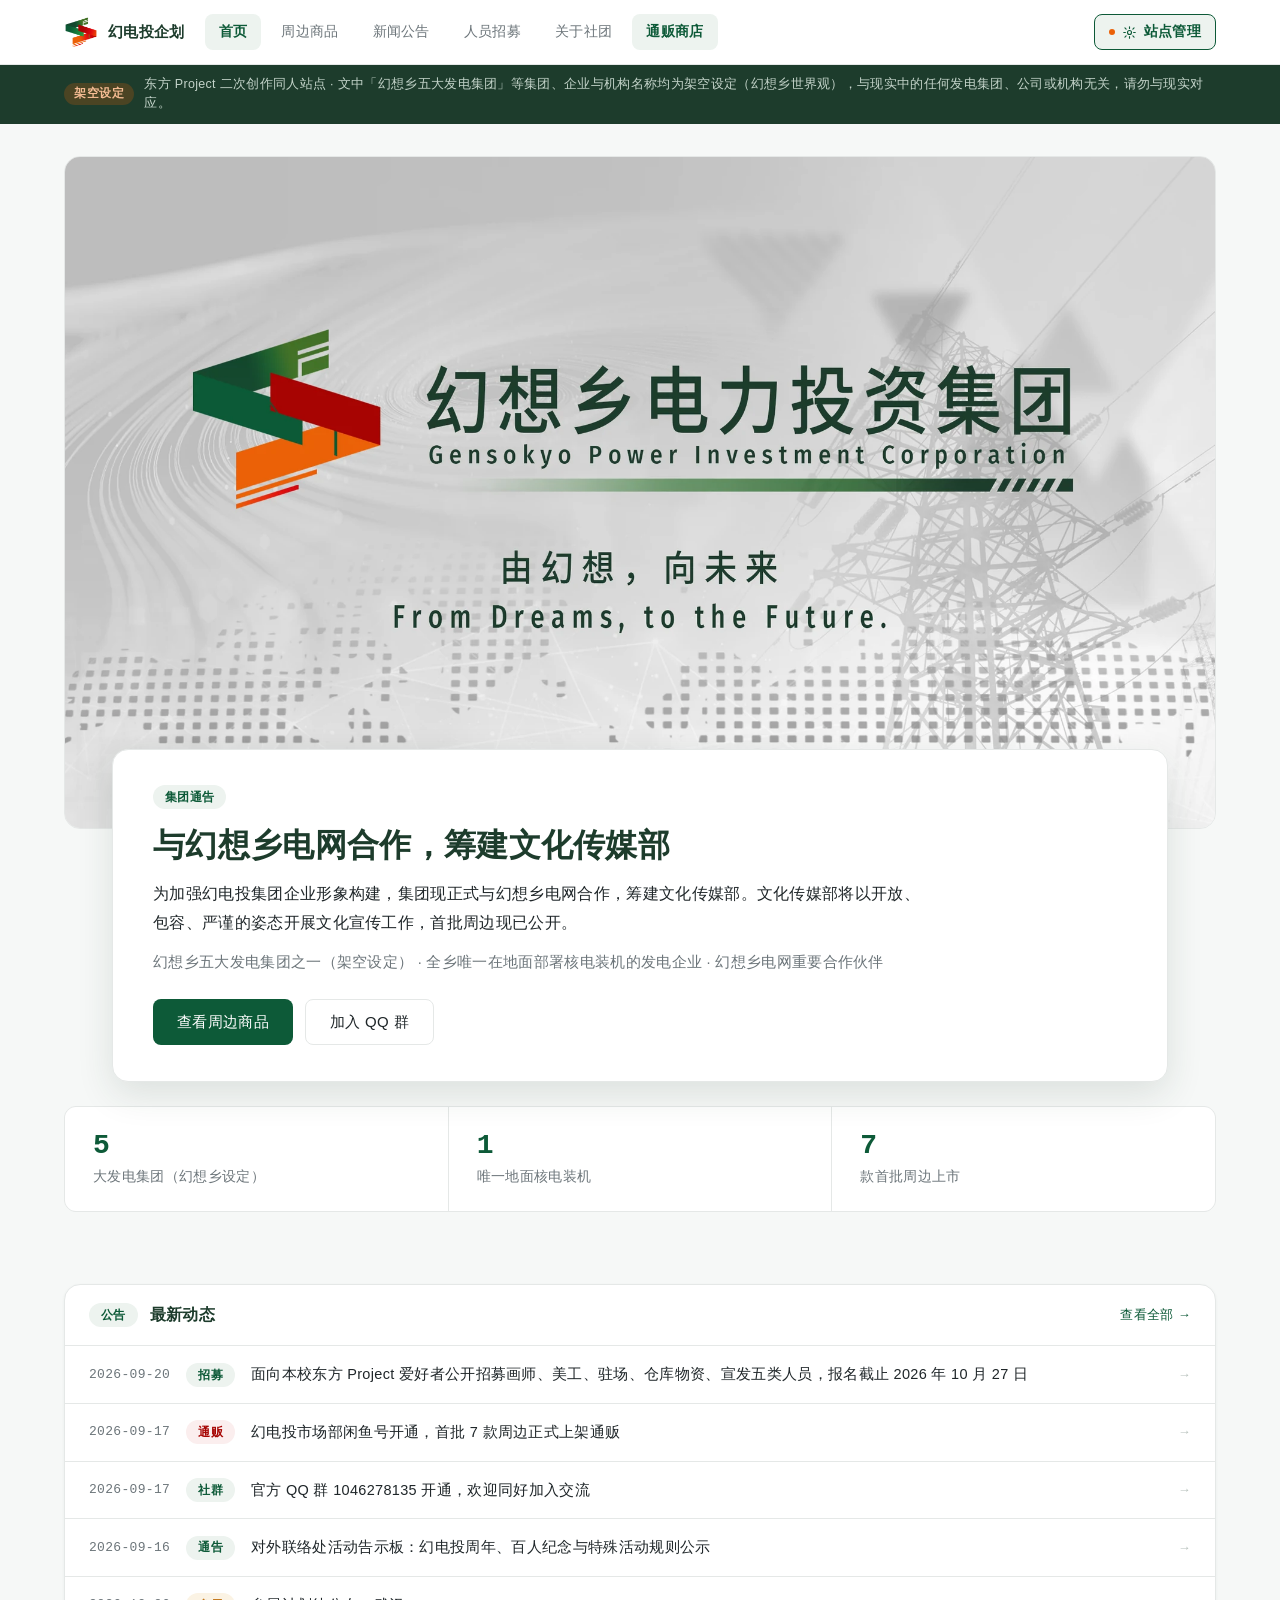
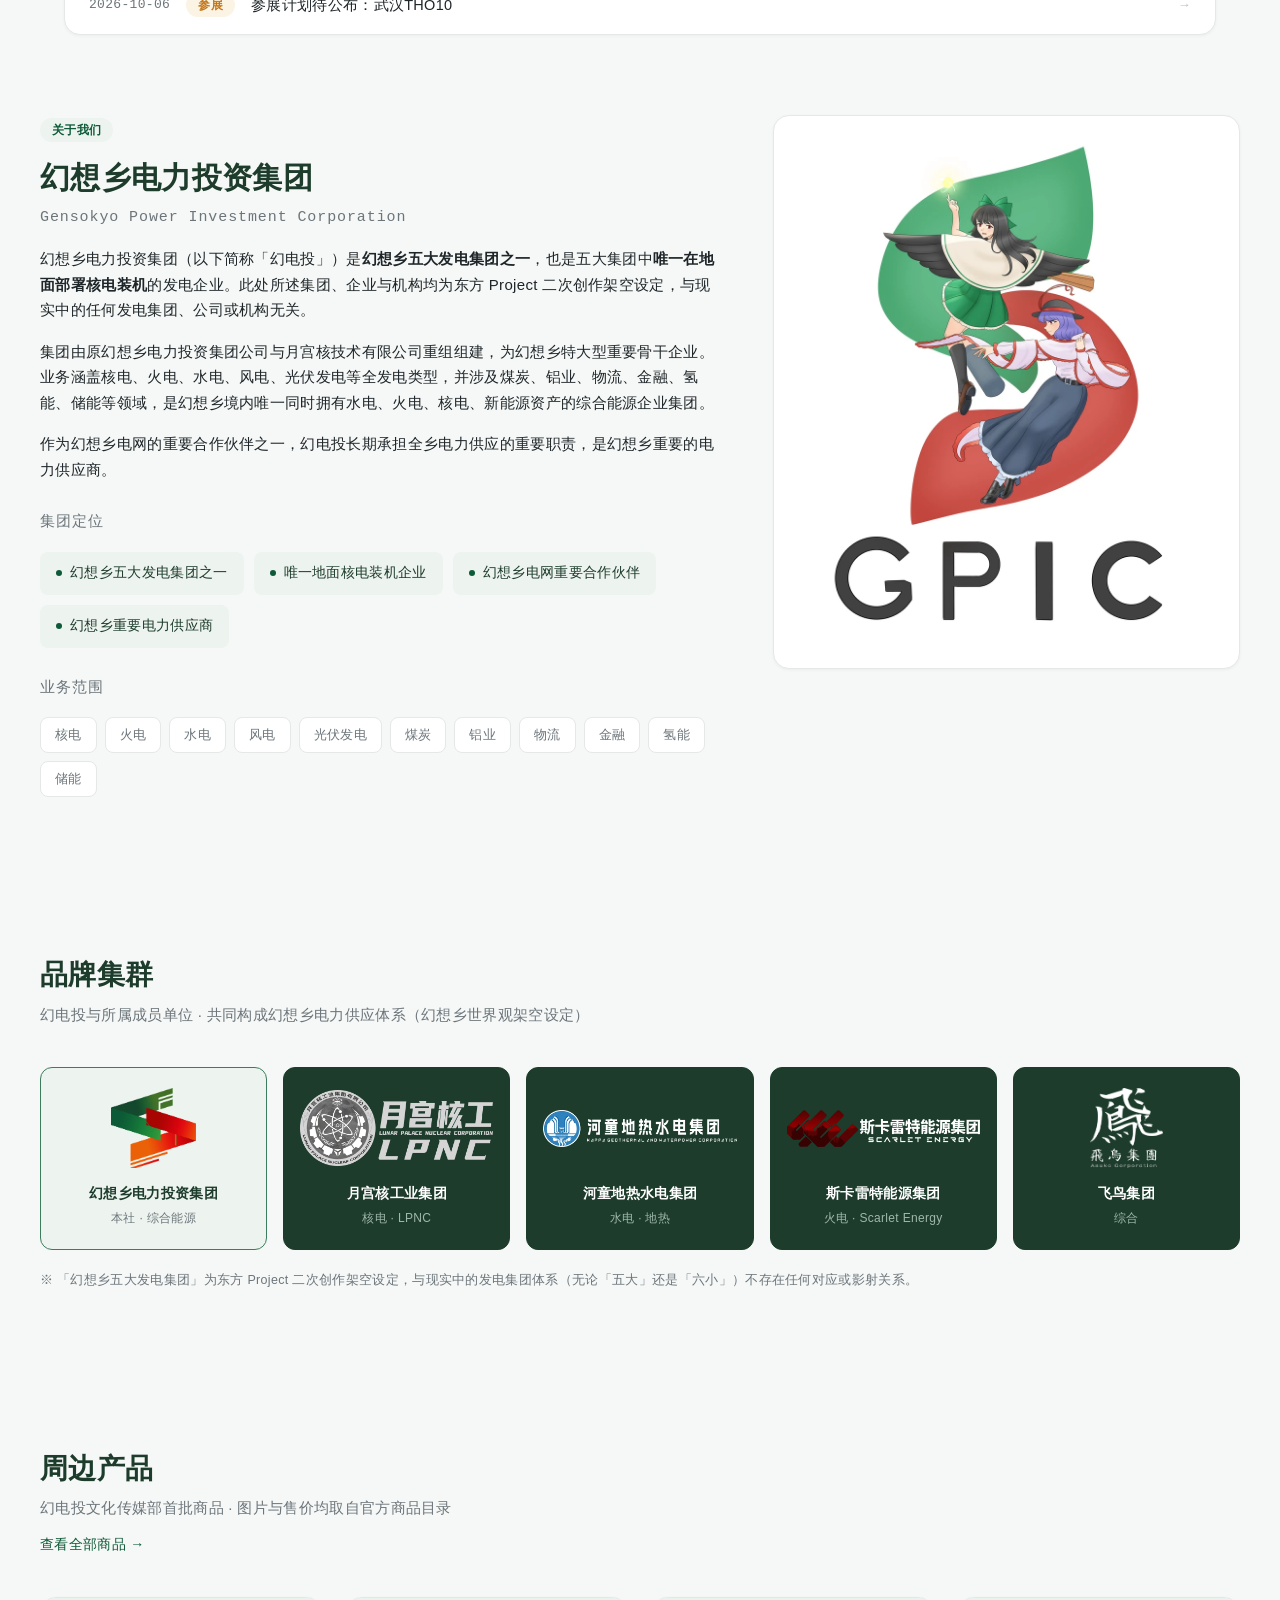
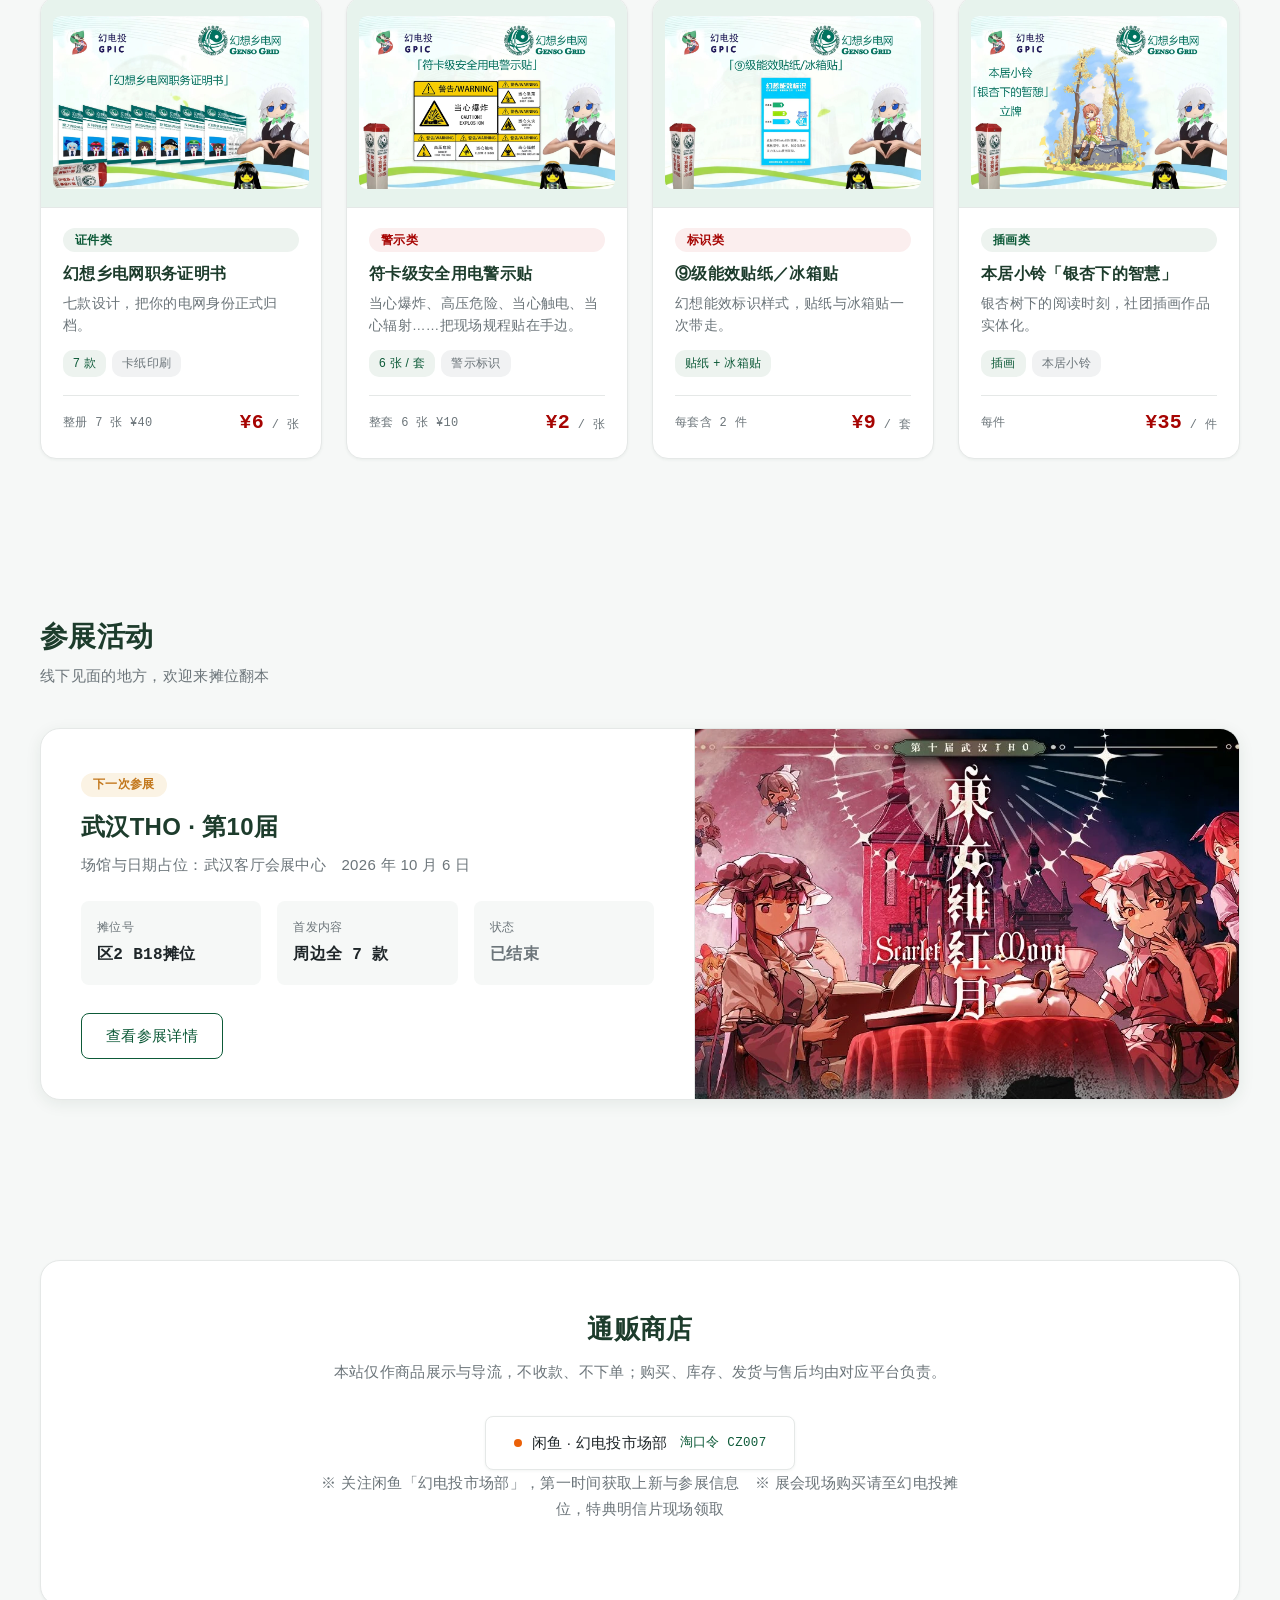
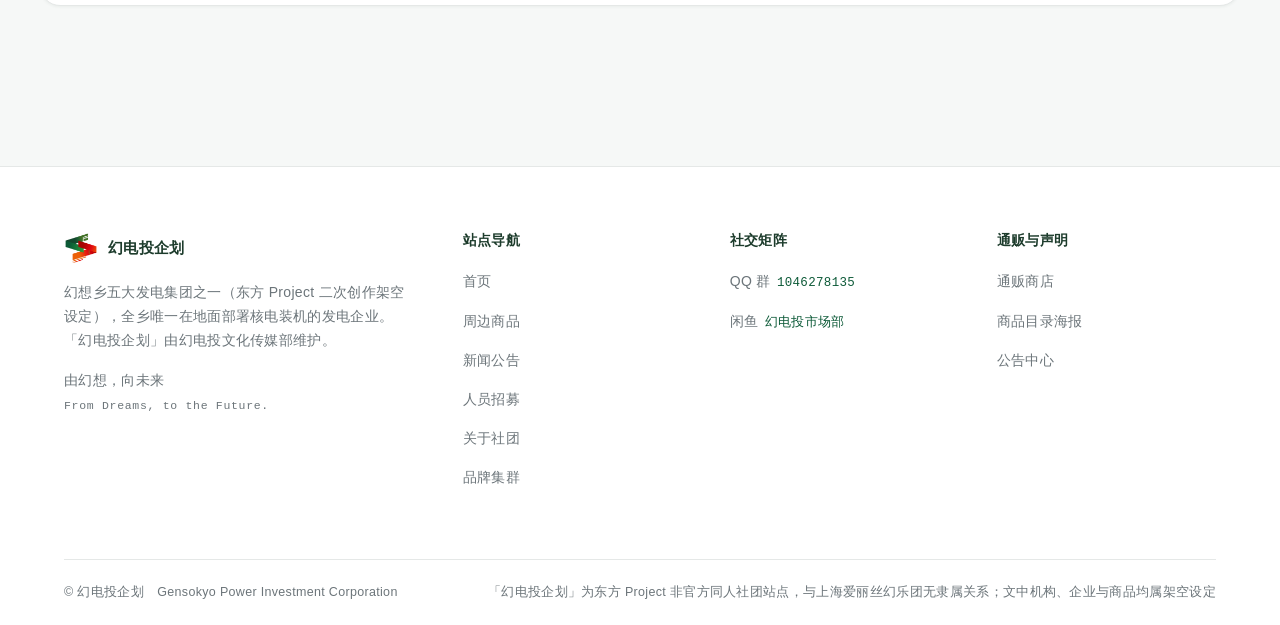
==== commit a9456329: "打通「后台改动 → 前台生效 → 公网同步」 问题一：后台 12 个 tab 里有 4 个改完前台没反应   index.html 只消费 brands/goods/notices/shop/soci" ====
--- a/官网/web-standalone/index.html
+++ b/官网/web-standalone/index.html
@@ -456,6 +456,167 @@
     .then(function(data) {
       if (data.error || !data.ok) return;
 
+      // ─── 站点设置：SEO / 顶栏 / 页脚 / 后台入口 ───
+      // 用精确选择器钩住 DOM，不依赖新增 id/class；数据没来时静态 HTML 就是兜底
+      if (data.site) {
+        var st = data.site;
+        var pick = function(sel) { return document.querySelector(sel); };
+        if (st.seo_title) document.title = st.seo_title;
+        var metaDesc = pick('meta[name="description"]');
+        if (metaDesc && st.seo_description) metaDesc.setAttribute('content', st.seo_description);
+        var metaTheme = pick('meta[name="theme-color"]');
+        if (metaTheme && st.theme_color) metaTheme.setAttribute('content', st.theme_color);
+        var metaOgImg = pick('meta[property="og:image"]');
+        if (metaOgImg && st.og_image) metaOgImg.setAttribute('content', st.og_image);
+        if (st.name) {
+          var navName = pick('.site-header .logo span');
+          if (navName) navName.textContent = st.name;
+          var footName = pick('.footer-brand .logo span');
+          if (footName) footName.textContent = st.name;
+        }
+        if (st.logo) {
+          var navLogo = pick('.site-header .logo img');
+          if (navLogo) navLogo.src = st.logo;
+        }
+        if (st.worldview_note) {
+          var worldBar = pick('.world-bar p');
+          if (worldBar) worldBar.textContent = st.worldview_note;
+        }
+        if (st.footer_about) {
+          var footAbout = pick('.footer-brand > p:not(.footer-slogan)');
+          if (footAbout) footAbout.textContent = st.footer_about;
+        }
+        if (st.slogan || st.slogan_en) {
+          var footSlogan = pick('.footer-slogan');
+          if (footSlogan) {
+            footSlogan.innerHTML = esc(st.slogan || '') +
+              (st.slogan_en ? '<em>' + esc(st.slogan_en) + '</em>' : '');
+          }
+        }
+        if (st.copyright) {
+          var footCopy = pick('.footer-bottom span:first-child');
+          if (footCopy) footCopy.textContent = st.copyright;
+        }
+        if (st.footer_note) {
+          var footNote = pick('.footer-bottom span:last-child');
+          if (footNote) footNote.textContent = st.footer_note;
+        }
+        // 后台入口开关（库里是字符串 "true"/"false"，content.json 里是布尔，两种都认）
+        var adminEntry = pick('.admin-entry');
+        if (adminEntry) {
+          var hideEntry = st.show_admin_entry === false ||
+            String(st.show_admin_entry).toLowerCase() === 'false';
+          adminEntry.style.display = hideEntry ? 'none' : '';
+        }
+      }
+
+      // ─── 首页横幅 ───
+      if (data.hero) {
+        var hero = data.hero;
+        var heroPic = document.querySelector('.hero picture');
+        if (heroPic && (hero.banner || hero.banner_fallback)) {
+          var picSource = heroPic.querySelector('source');
+          var picImg = heroPic.querySelector('img');
+          if (picSource && hero.banner) picSource.setAttribute('srcset', hero.banner);
+          if (picImg) {
+            if (hero.banner_fallback) picImg.src = hero.banner_fallback;
+            else if (hero.banner) picImg.src = hero.banner;
+            if (hero.banner_alt) picImg.alt = hero.banner_alt;
+          }
+        }
+        var heroCard = document.querySelector('.hero-card');
+        if (heroCard && hero.title) {
+          var heroBtns = (hero.actions || []).filter(function(a) {
+            return a && a.label;
+          }).map(function(a) {
+            var btnCls = a.style === 'ghost' ? 'btn btn-ghost' : 'btn btn-primary';
+            return '<a class="' + btnCls + '" href="' + esc(a.href || '#') + '">' + esc(a.label) + '</a>';
+          }).join('');
+          heroCard.innerHTML =
+            (hero.badge ? '<span class="badge badge-green">' + esc(hero.badge) + '</span>' : '') +
+            '<h2>' + esc(hero.title) + '</h2>' +
+            (hero.body ? '<p class="hero-notice">' + esc(hero.body) + '</p>' : '') +
+            (hero.sub ? '<p class="hero-sub">' + esc(hero.sub) + '</p>' : '') +
+            (heroBtns ? '<div class="hero-actions">' + heroBtns + '</div>' : '');
+        }
+        var statStrip = document.querySelector('.stat-strip');
+        if (statStrip && hero.stats && hero.stats.length) {
+          statStrip.innerHTML = hero.stats.map(function(s) {
+            return '<div><span class="stat-num">' + esc(s.num) + '</span>' +
+              '<span class="stat-label">' + esc(s.label) + '</span></div>';
+          }).join('');
+        }
+      }
+
+      // ─── 关于我们 ───
+      if (data.about) {
+        var about = data.about;
+        var aboutText = document.querySelector('.about-text');
+        if (aboutText && about.title) {
+          // 正文里带 Markdown 粗体（**…**），先转义再还原成 <strong>
+          var aboutParas = (about.paragraphs || []).filter(Boolean).map(function(p) {
+            return '<p>' + esc(p).replace(/\*\*([^*]+)\*\*/g, '<strong>$1</strong>') + '</p>';
+          }).join('');
+          var idTags = (about.identity_tags || []).filter(Boolean);
+          var bizTags = (about.biz_tags || []).filter(Boolean);
+          aboutText.innerHTML =
+            (about.badge ? '<span class="badge badge-green">' + esc(about.badge) + '</span>' : '') +
+            '<h2>' + esc(about.title) + '</h2>' +
+            (about.subtitle ? '<p class="about-en">' + esc(about.subtitle) + '</p>' : '') +
+            aboutParas +
+            (idTags.length
+              ? '<p class="tag-title">' + esc(about.identity_title || '集团定位') + '</p>' +
+                '<ul class="id-tags">' + idTags.map(function(t) {
+                  return '<li>' + esc(t) + '</li>';
+                }).join('') + '</ul>'
+              : '') +
+            (bizTags.length
+              ? '<p class="tag-title">' + esc(about.biz_title || '业务范围') + '</p>' +
+                '<ul class="biz-tags">' + bizTags.map(function(t) {
+                  return '<li>' + esc(t) + '</li>';
+                }).join('') + '</ul>'
+              : '');
+        }
+        var aboutImg = document.querySelector('.about-visual img');
+        if (aboutImg && about.visual) {
+          aboutImg.src = about.visual;
+          if (about.visual_alt) aboutImg.alt = about.visual_alt;
+        }
+      }
+
+      // ─── 参展活动 ───
+      if (data.event) {
+        var ev = data.event;
+        var eventCard = document.querySelector('.event-card');
+        if (eventCard && ev.title) {
+          // 用起止时间算状态，别让「已结束」写死在页面上
+          var nowTs = Date.now();
+          var startTs = ev.date_start ? Date.parse(ev.date_start) : NaN;
+          var endTs = ev.date_end ? Date.parse(ev.date_end) : NaN;
+          var evState = { cls: '', text: '' };
+          if (!isNaN(endTs) && nowTs > endTs) evState = { cls: 'is-past', text: '已结束' };
+          else if (!isNaN(startTs) && nowTs < startTs) evState = { cls: '', text: '即将开始' };
+          else if (!isNaN(startTs)) evState = { cls: 'is-live', text: '进行中' };
+          eventCard.innerHTML =
+            '<div class="event-info">' +
+              (ev.badge ? '<span class="badge badge-gold">' + esc(ev.badge) + '</span>' : '') +
+              '<h3>' + esc(ev.title) + '</h3>' +
+              (ev.subtitle ? '<p>' + esc(ev.subtitle) + '</p>' : '') +
+              '<dl class="event-facts">' +
+                (ev.booth ? '<div><dt>摊位号</dt><dd>' + esc(ev.booth) + '</dd></div>' : '') +
+                (ev.debut ? '<div><dt>首发内容</dt><dd>' + esc(ev.debut) + '</dd></div>' : '') +
+                (evState.text ? '<div><dt>状态</dt><dd class="cd ' + evState.cls + '">' +
+                  evState.text + '</dd></div>' : '') +
+              '</dl>' +
+              (ev.link_label ? '<a class="btn btn-outline" href="' + esc(ev.link_href || '#') + '">' +
+                esc(ev.link_label) + '</a>' : '') +
+            '</div>' +
+            (ev.visual
+              ? '<div class="event-visual" style="background-image:url(\'' + esc(ev.visual) + '\')"></div>'
+              : '');
+        }
+      }
+
       // 更新公告列表
       if (data.notices && data.notices.length) {
         var list = document.getElementById('noticeList');
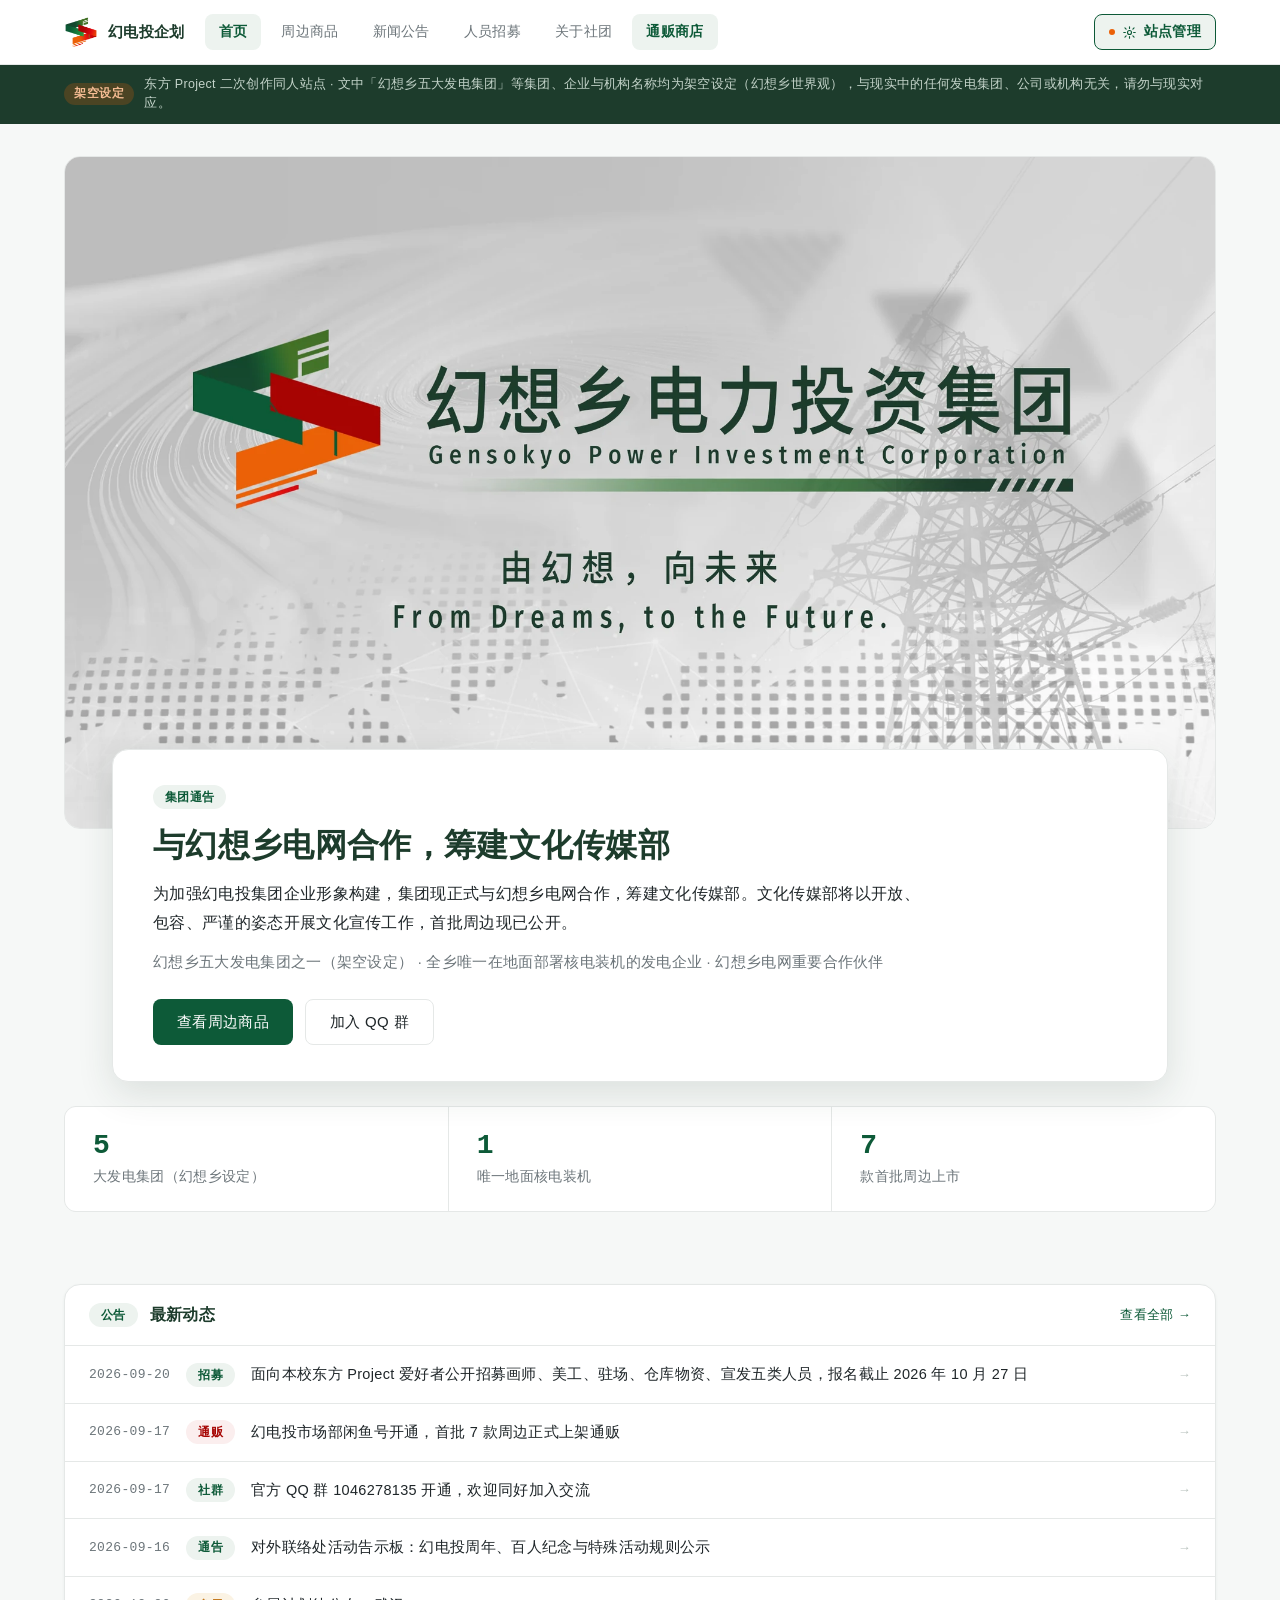
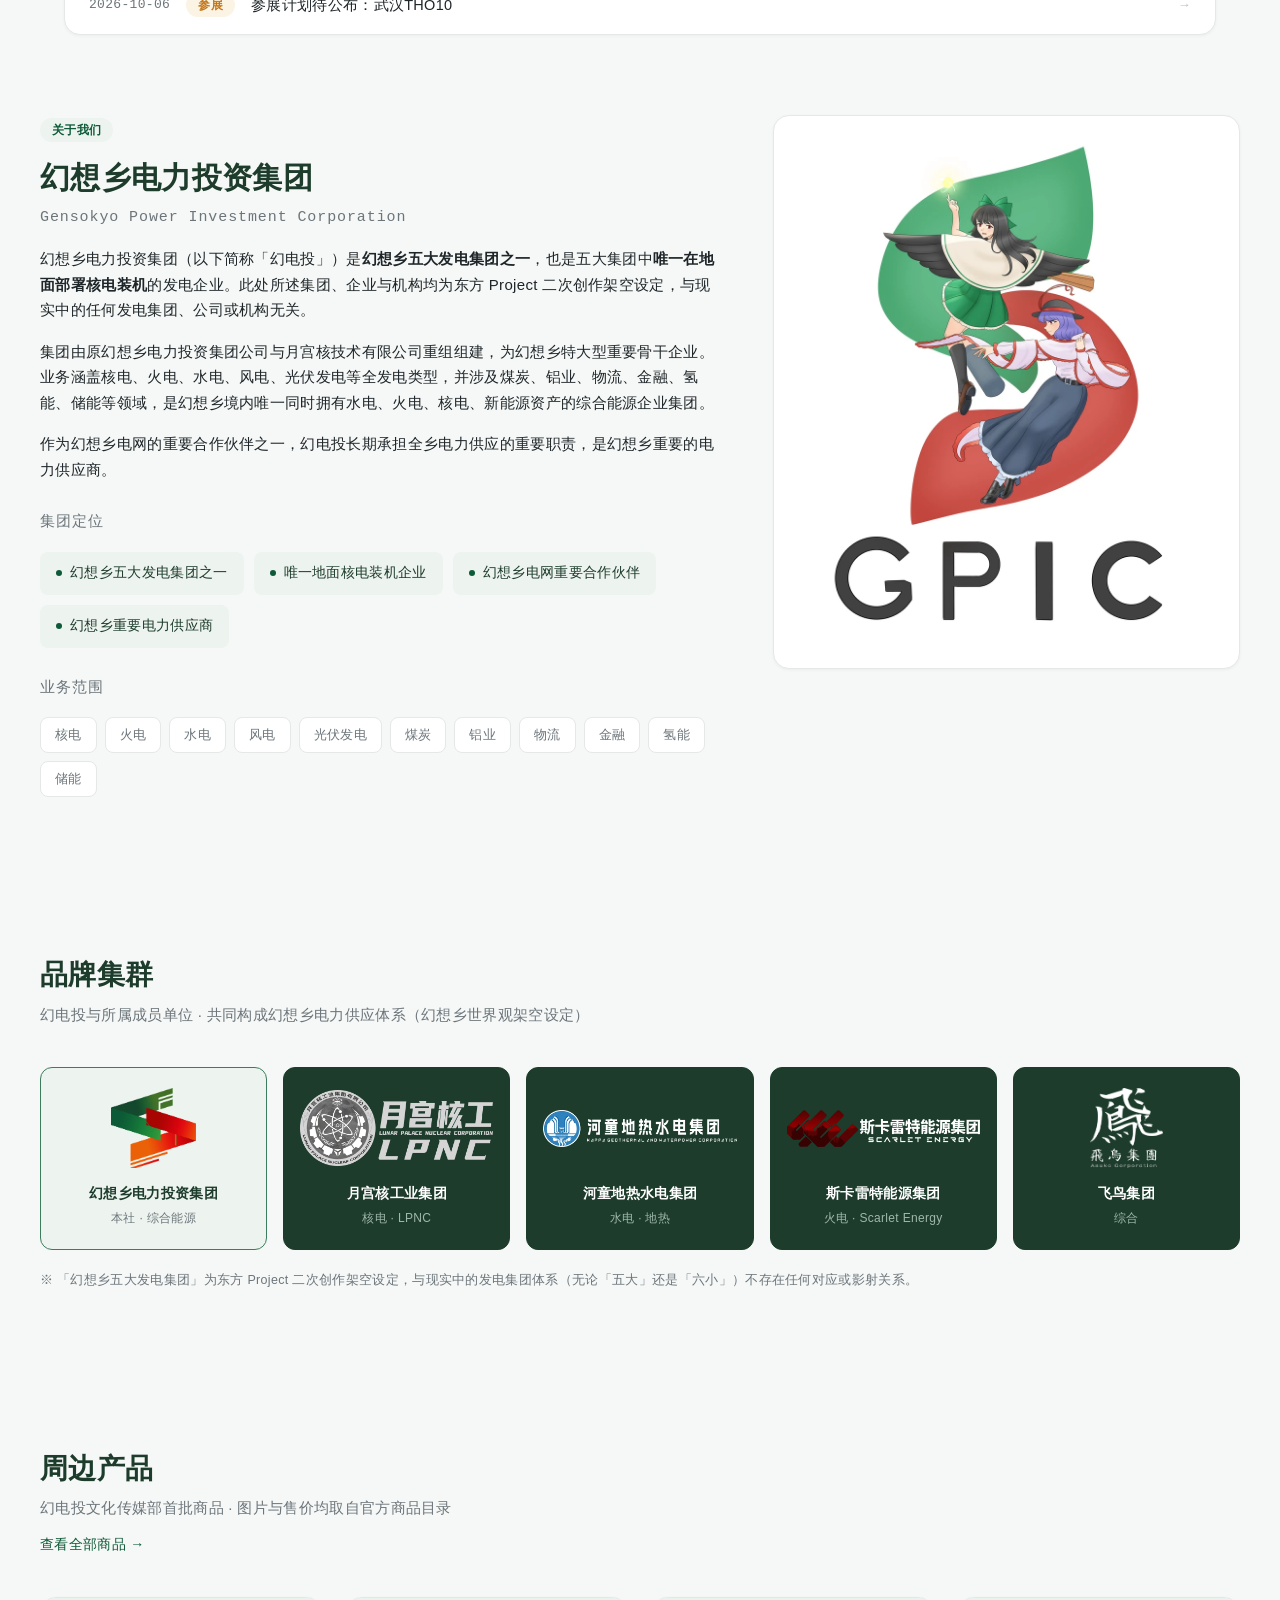
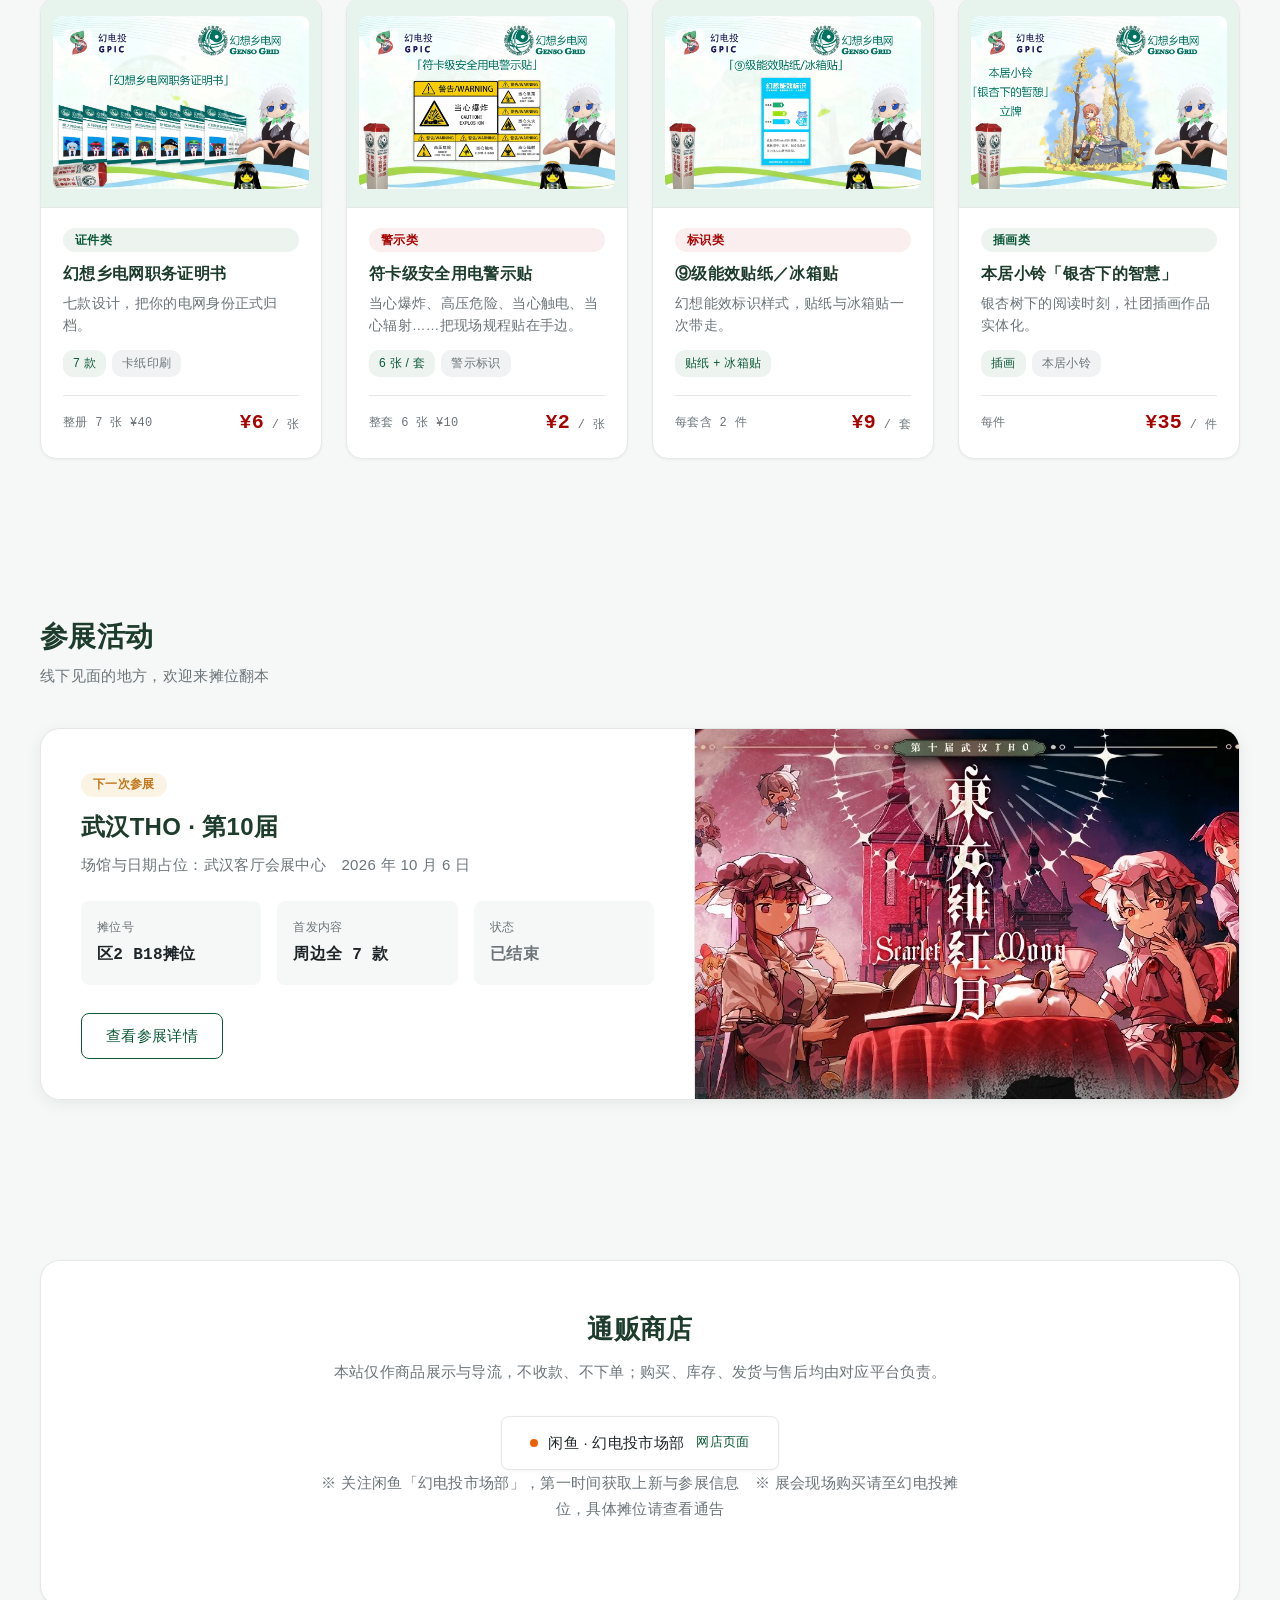
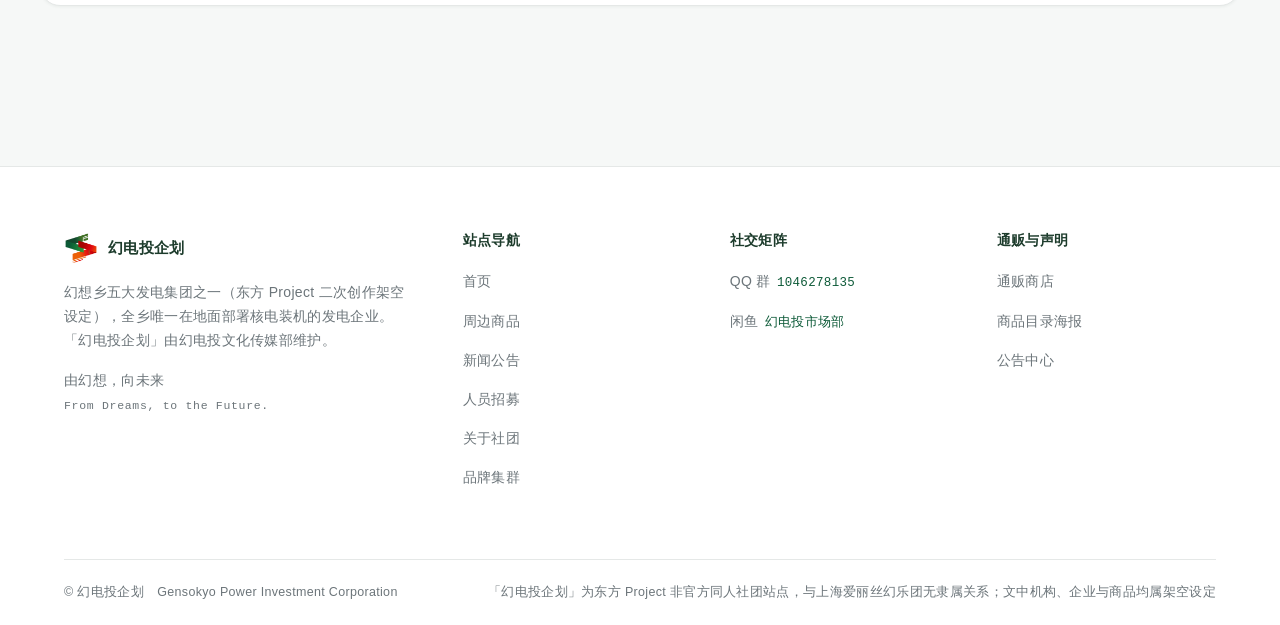
==== commit b8a4a89c: "公告正文支持 **加粗**；页脚闲鱼链接换新；清理上传测试图 一、公告加粗不渲染 - notice.html 的 renderBlock 只做 esc() 转义，没有 markdown 解析，   所" ====
--- a/官网/web-standalone/index.html
+++ b/官网/web-standalone/index.html
@@ -332,8 +332,8 @@
       <h2>通贩商店</h2>
       <p>本站仅作商品展示与导流，不收款、不下单；购买、库存、发货与售后均由对应平台负责。</p>
       <div class="shop-links">
-        <a href="https://m.tb.cn/h.8sNhvfF?tk=iu4DTjnBcbM" target="_blank" rel="noopener">
-          <span class="dot"></span>闲鱼 · 幻电投市场部<em class="sc-sub">淘口令 CZ007</em>
+        <a href="https://www.goofish.com/personal?userId=4151830427" target="_blank" rel="noopener">
+          <span class="dot"></span>闲鱼 · 幻电投市场部<em class="sc-sub">网店页面</em>
         </a>
       </div>
       <p class="shop-note">※ 关注闲鱼「幻电投市场部」，第一时间获取上新与参展信息 ※ 展会现场购买请至幻电投摊位，特典明信片现场领取</p>
@@ -374,7 +374,7 @@
             QQ 群 <em class="sc-sub">1046278135</em>
             <button type="button" class="sc-copy" data-copy="1046278135">复制群号</button>
           </li>
-          <li><a href="https://m.tb.cn/h.8sNhvfF?tk=iu4DTjnBcbM" target="_blank" rel="noopener">闲鱼 <em class="sc-sub">幻电投市场部</em></a></li>
+          <li><a href="https://www.goofish.com/personal?userId=4151830427" target="_blank" rel="noopener">闲鱼 <em class="sc-sub">幻电投市场部</em></a></li>
         </ul>
       </div>
 
@@ -395,6 +395,7 @@
   </div>
 </footer>
 
+<script src="assets/site.js"></script>
 <script>
 // 移动端菜单
 var navToggle = document.getElementById('navToggle');
@@ -456,59 +457,8 @@
     .then(function(data) {
       if (data.error || !data.ok) return;
 
-      // ─── 站点设置：SEO / 顶栏 / 页脚 / 后台入口 ───
-      // 用精确选择器钩住 DOM，不依赖新增 id/class；数据没来时静态 HTML 就是兜底
-      if (data.site) {
-        var st = data.site;
-        var pick = function(sel) { return document.querySelector(sel); };
-        if (st.seo_title) document.title = st.seo_title;
-        var metaDesc = pick('meta[name="description"]');
-        if (metaDesc && st.seo_description) metaDesc.setAttribute('content', st.seo_description);
-        var metaTheme = pick('meta[name="theme-color"]');
-        if (metaTheme && st.theme_color) metaTheme.setAttribute('content', st.theme_color);
-        var metaOgImg = pick('meta[property="og:image"]');
-        if (metaOgImg && st.og_image) metaOgImg.setAttribute('content', st.og_image);
-        if (st.name) {
-          var navName = pick('.site-header .logo span');
-          if (navName) navName.textContent = st.name;
-          var footName = pick('.footer-brand .logo span');
-          if (footName) footName.textContent = st.name;
-        }
-        if (st.logo) {
-          var navLogo = pick('.site-header .logo img');
-          if (navLogo) navLogo.src = st.logo;
-        }
-        if (st.worldview_note) {
-          var worldBar = pick('.world-bar p');
-          if (worldBar) worldBar.textContent = st.worldview_note;
-        }
-        if (st.footer_about) {
-          var footAbout = pick('.footer-brand > p:not(.footer-slogan)');
-          if (footAbout) footAbout.textContent = st.footer_about;
-        }
-        if (st.slogan || st.slogan_en) {
-          var footSlogan = pick('.footer-slogan');
-          if (footSlogan) {
-            footSlogan.innerHTML = esc(st.slogan || '') +
-              (st.slogan_en ? '<em>' + esc(st.slogan_en) + '</em>' : '');
-          }
-        }
-        if (st.copyright) {
-          var footCopy = pick('.footer-bottom span:first-child');
-          if (footCopy) footCopy.textContent = st.copyright;
-        }
-        if (st.footer_note) {
-          var footNote = pick('.footer-bottom span:last-child');
-          if (footNote) footNote.textContent = st.footer_note;
-        }
-        // 后台入口开关（库里是字符串 "true"/"false"，content.json 里是布尔，两种都认）
-        var adminEntry = pick('.admin-entry');
-        if (adminEntry) {
-          var hideEntry = st.show_admin_entry === false ||
-            String(st.show_admin_entry).toLowerCase() === 'false';
-          adminEntry.style.display = hideEntry ? 'none' : '';
-        }
-      }
+      // 站点设置（SEO / 顶栏 / 页脚 / 后台入口）由共用的 assets/site.js 处理，
+      // 四页同一份实现，这里不再重复。
 
       // ─── 首页横幅 ───
       if (data.hero) {
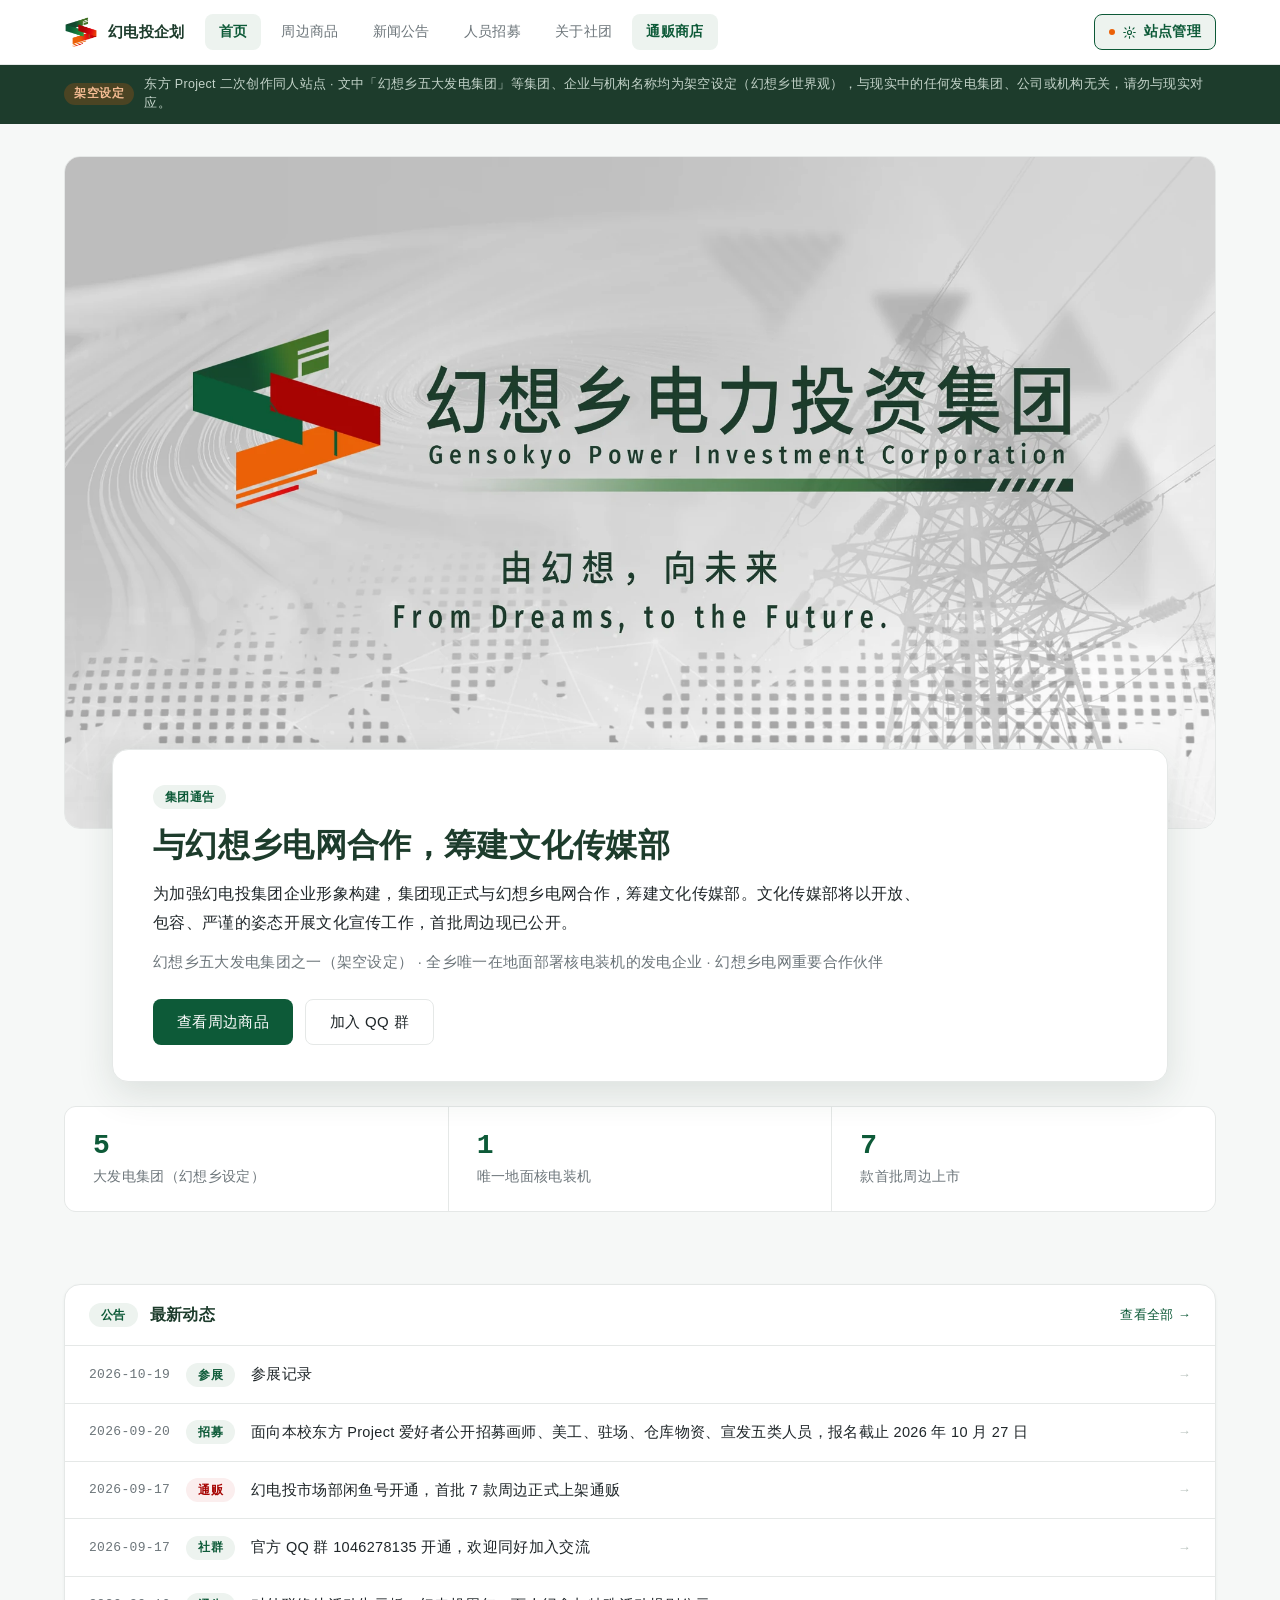
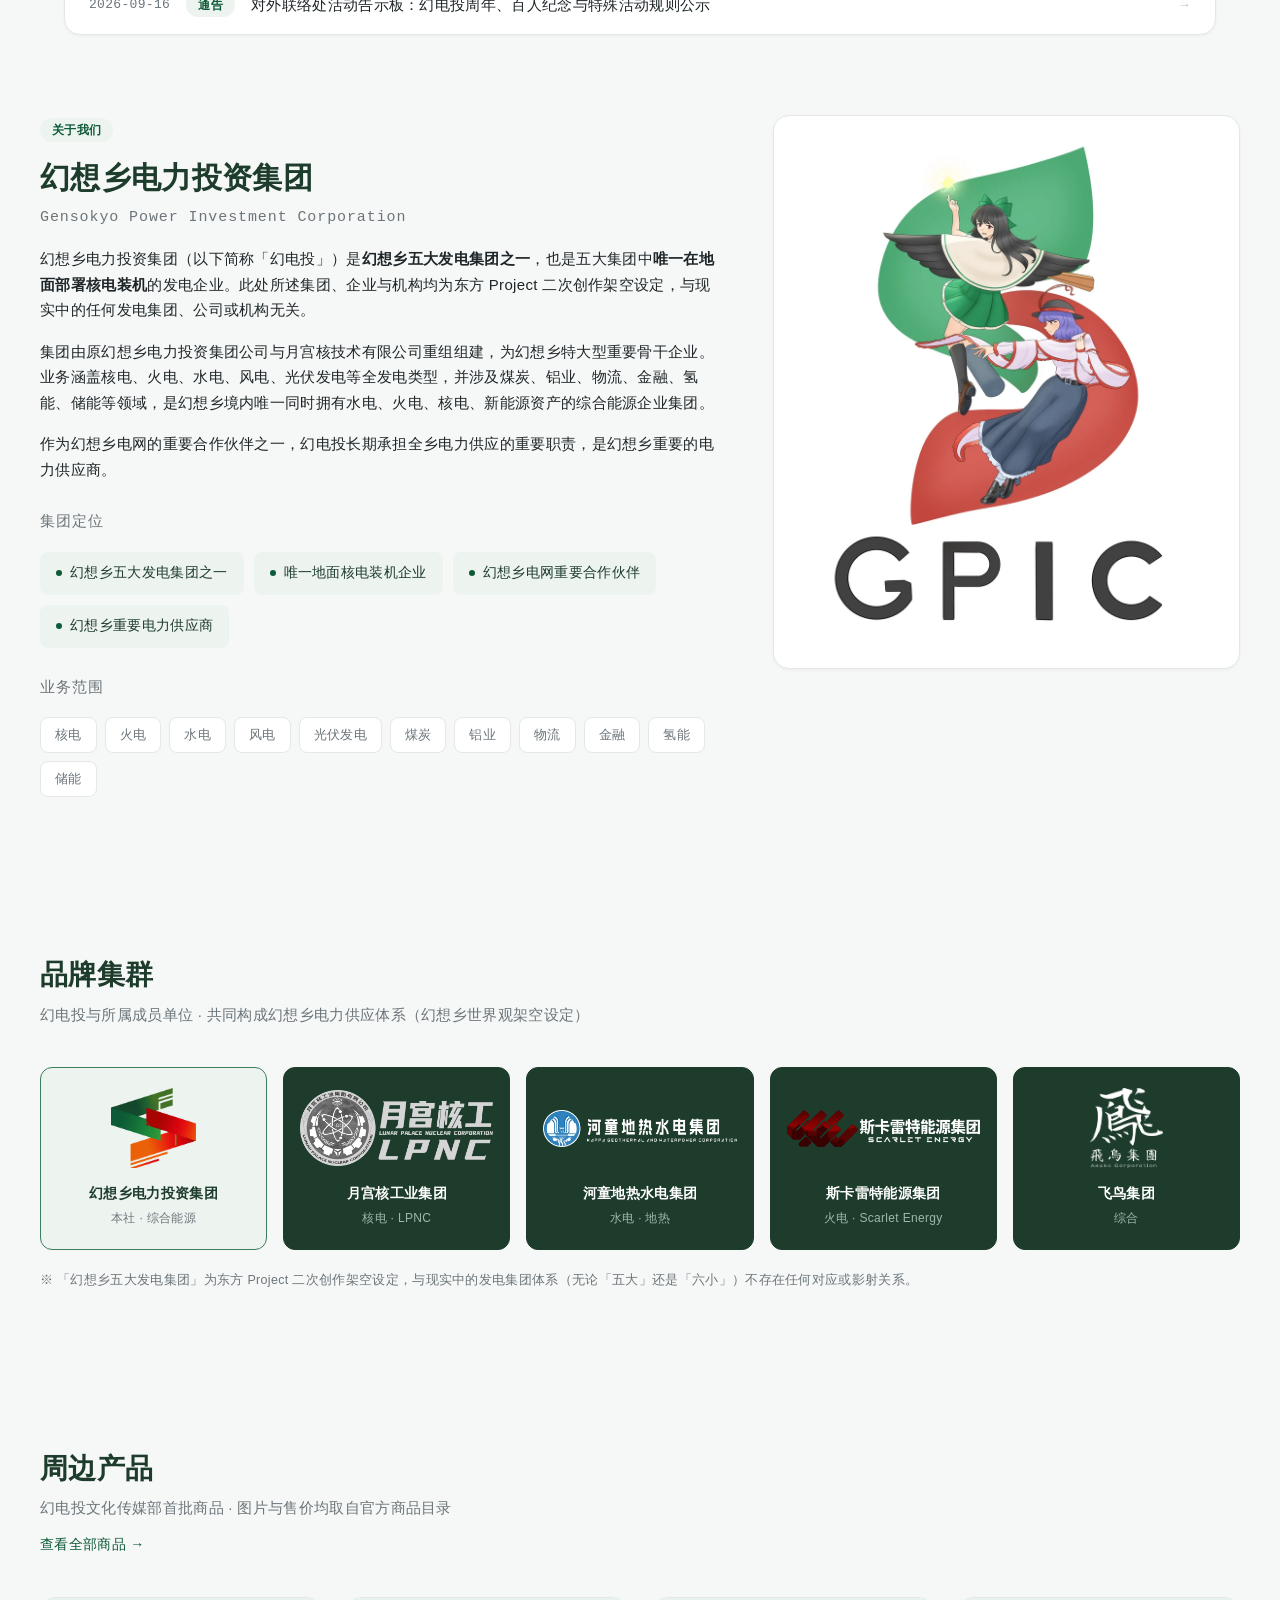
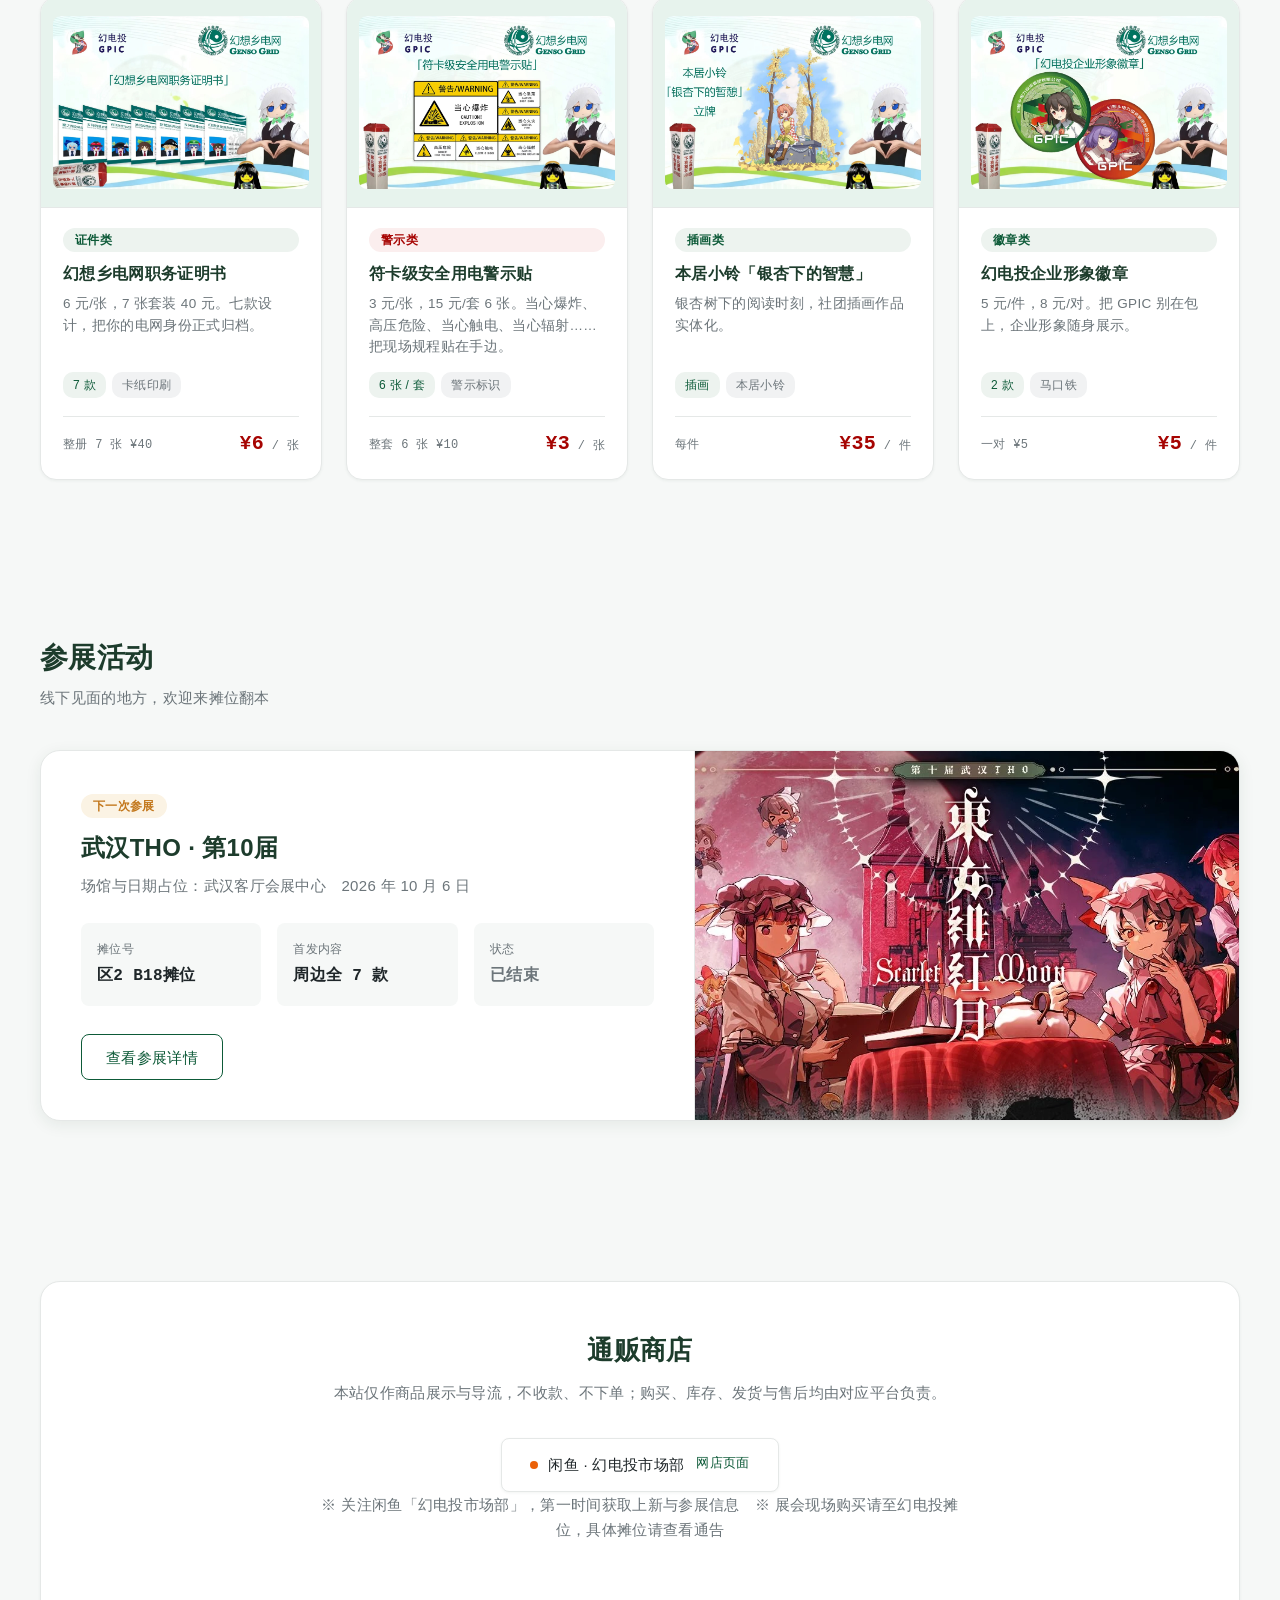
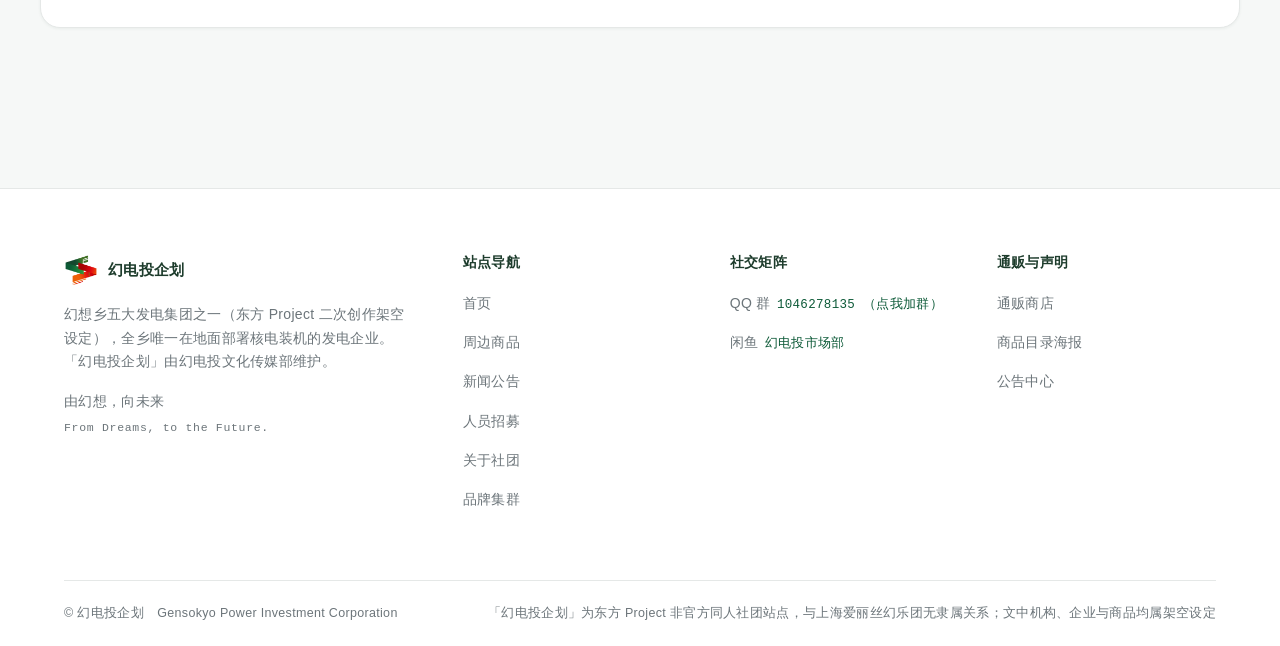
==== commit 7feef559: "商品管理：新增售罄/下架状态与首页精选控制 状态三态（goods.status） - on_sale 在售：正常展示，排在前面 - sold_out 售罄：仍展示，图片降饱和 + 售罄角标 + 补货提" ====
--- a/官网/web-standalone/index.html
+++ b/官网/web-standalone/index.html
@@ -595,28 +595,51 @@
         }
       }
 
-      // 更新商品
+      // 更新商品（只渲染后台「首页展示商品」里选中的，按选定顺序）
       if (data.goods && data.goods.length) {
         var goodsGrid = document.querySelector('.goods-grid');
+        var goodsSection = document.getElementById('goods');
         if (goodsGrid) {
-          goodsGrid.innerHTML = data.goods.slice(0, 4).map(function(g) {
-            var badgeClass = g.badge_style === 'red' ? 'badge-red' : g.badge_style === 'gold' ? 'badge-gold' : 'badge-green';
-            var tagsHtml = (g.tags || []).map(function(t) {
-              return '<span' + (t.key ? ' class="is-key"' : '') + '>' + esc(t.text) + '</span>';
+          var byId = {};
+          data.goods.forEach(function(g) { byId[g.id] = g; });
+
+          // homeGoods 是管理员选定的 id 数组，顺序即展示顺序：
+          //   · 数组存在（哪怕是空数组）→ 严格照办，没选中的不上首页
+          //   · 字段缺失（老数据 / 旧版接口）→ 退回「前 4 个」，维持老行为
+          var picked;
+          if (Array.isArray(data.homeGoods)) {
+            picked = data.homeGoods.map(function(id) { return byId[id]; }).filter(Boolean);
+          } else {
+            picked = data.goods.slice(0, 4);
+          }
+
+          if (!picked.length) {
+            // 一件都没选（或选中的全被下架/删除）→ 整段隐藏，别留一个空框
+            if (goodsSection) goodsSection.style.display = 'none';
+          } else {
+            if (goodsSection) goodsSection.style.display = '';
+            goodsGrid.innerHTML = picked.map(function(g) {
+              var badgeClass = g.badge_style === 'red' ? 'badge-red' : g.badge_style === 'gold' ? 'badge-gold' : 'badge-green';
+              var soldOut = g.status === 'sold_out';
+              var tagsHtml = (g.tags || []).map(function(t) {
+                return '<span' + (t.key ? ' class="is-key"' : '') + '>' + esc(t.text) + '</span>';
+              }).join('');
+              var priceText = g.is_free ? esc(g.free_label || '免费') : '¥' + esc(g.price) + '<em> ' + esc(g.unit) + '</em>';
+              return '<article class="goods-card' + (soldOut ? ' is-soldout' : '') + '">' +
+                '<div class="goods-media"><img src="' + esc(g.image) + '" alt="' + esc(g.image_alt) + '" loading="lazy"></div>' +
+                '<div class="goods-body">' +
+                '<span class="badge ' + badgeClass + '">' + esc(g.badge) + '</span>' +
+                (soldOut ? '<span class="badge badge-gray">售罄</span>' : '') +
+                '<h3>' + esc(g.name) + '</h3>' +
+                '<p>' + esc(g.description) + '</p>' +
+                '<div class="goods-tags">' + tagsHtml + '</div>' +
+                (soldOut ? '<div class="goods-soldout">已售罄 · 补货中</div>' : '') +
+                '<div class="goods-foot">' +
+                '<span class="goods-alt">' + esc(g.alt_label) + '</span>' +
+                '<span class="goods-price">' + priceText + '</span>' +
+                '</div></div></article>';
             }).join('');
-            var priceText = g.is_free ? esc(g.free_label || '免费') : '¥' + esc(g.price) + '<em> ' + esc(g.unit) + '</em>';
-            return '<article class="goods-card">' +
-              '<div class="goods-media"><img src="' + esc(g.image) + '" alt="' + esc(g.image_alt) + '" loading="lazy"></div>' +
-              '<div class="goods-body">' +
-              '<span class="badge ' + badgeClass + '">' + esc(g.badge) + '</span>' +
-              '<h3>' + esc(g.name) + '</h3>' +
-              '<p>' + esc(g.description) + '</p>' +
-              '<div class="goods-tags">' + tagsHtml + '</div>' +
-              '<div class="goods-foot">' +
-              '<span class="goods-alt">' + esc(g.alt_label) + '</span>' +
-              '<span class="goods-price">' + priceText + '</span>' +
-              '</div></div></article>';
-          }).join('');
+          }
         }
       }
 
--- a/官网/web-standalone/style.css
+++ b/官网/web-standalone/style.css
@@ -82,7 +82,7 @@
   display: inline-flex; align-items: center; justify-content: center; gap: 8px;
   height: 46px; padding: 0 24px; border-radius: var(--r-sm);
   font-size: 15px; font-weight: 500; transition: all .2s ease;
-  white-space: nowrap;
+  white-space: nowrap; max-width: 100%;
 }
 .btn-primary { background: var(--brand-green); color: #fff; }
 .btn-primary:hover { background: var(--brand-deep); transform: translateY(-1px); box-shadow: var(--shadow-md); }
@@ -250,6 +250,19 @@
 .notice-list li:hover .go { color: var(--brand-green); }
 .notice-date { font-family: var(--mono); color: var(--text-2); font-size: 13px; flex: none; }
 
+/* 公告页的列表项。原来是逐条内联样式（静态兜底一份、JS 渲染再写一份），
+   媒体查询完全够不着，窄屏怎么调都改不动 —— 2026-10-19 抽成 class。 */
+.notice-item {
+  display: flex; gap: 16px; align-items: center;
+  padding: 20px 24px; background: var(--surface);
+  border: 1px solid var(--border); border-radius: var(--r-lg);
+  transition: .2s; box-shadow: var(--shadow-sm);
+}
+.notice-item:hover { box-shadow: var(--shadow-md); transform: translateY(-2px); }
+.notice-item .ni-date { font-family: var(--mono); color: var(--text-2); font-size: 13px; flex: none; }
+.notice-item .ni-title { flex: 1; font-size: 15px; min-width: 0; }
+.notice-item .ni-go { color: #B8C2BD; font-size: 13px; flex: none; }
+
 /* ============ 8. 关于社团 ============ */
 .about-grid {
   display: grid; grid-template-columns: 1.45fr 1fr; gap: 56px; align-items: start;
@@ -311,6 +324,25 @@
 .goods-grid {
   display: grid; grid-template-columns: repeat(auto-fill, minmax(260px, 1fr)); gap: 24px;
 }
+
+/* 商品页底部两张工具卡（海报 / 通贩）。
+   原来是内联的 grid-template-columns: 1fr 1fr —— 内联样式媒体查询改不动，
+   375px 下每列只剩 150px，卡片里 18px 的标题被挤成两行、按钮压到边框上。
+   改 auto-fit：宽屏自动两列，窄屏自动落成一列。
+   min(280px, 100%) 是为了 320px 屏也不溢出（固定 280 会比可用宽度还宽）。 */
+.goods-tools {
+  margin-top: 48px; display: grid; gap: 24px;
+  grid-template-columns: repeat(auto-fit, minmax(min(280px, 100%), 1fr));
+}
+.goods-tool-card {
+  background: var(--surface); border: 1px solid var(--border);
+  border-radius: var(--r-lg); padding: 32px; box-shadow: var(--shadow-sm);
+}
+.goods-tool-card h3 { font-size: 18px; color: var(--brand-deep); margin-bottom: 12px; }
+.goods-tool-card p { color: var(--text-2); font-size: 14px; margin-bottom: 20px; }
+/* 海报可能有两页：两个按钮横向排，窄屏自动换行 */
+.poster-actions { display: flex; flex-wrap: wrap; gap: 10px; }
+.poster-actions .btn { flex: 0 1 auto; }
 .goods-card {
   background: var(--surface); border: 1px solid var(--border);
   border-radius: var(--r-lg); overflow: hidden;
@@ -341,6 +373,21 @@
 .goods-price em { font-style: normal; font-size: 12px; color: var(--text-2); font-weight: 400; }
 .goods-alt { font-size: 12px; color: var(--text-2); font-family: var(--mono); }
 .goods-free { font-size: 14px; font-weight: 700; color: var(--brand-green); }
+
+/* ============ 10b. 售罄状态 ============
+   售罄 ≠ 下架：卡片照常展示（图片、文案、价格都在），只是整体降权
+   并给出明确的「补货中」。下架商品由后端直接过滤，根本不会渲染到这里。 */
+.badge-gray { background: #EEF1F0; color: var(--text-2); }
+.goods-card.is-soldout .goods-media img { filter: grayscale(0.65); opacity: 0.66; }
+.goods-card.is-soldout:hover { transform: none; box-shadow: var(--shadow-sm); }
+.goods-card.is-soldout .goods-body h3 { color: var(--text-2); }
+.goods-card.is-soldout .goods-price { color: var(--text-3); text-decoration: line-through; }
+.goods-soldout {
+  display: inline-block; align-self: flex-start;
+  margin-top: 12px; padding: 4px 11px;
+  font-size: 11.5px; font-weight: 700; letter-spacing: 0.04em;
+  color: #8A4A18; background: var(--tint-orange); border-radius: 999px;
+}
 
 /* ============ 11. 参展预告 ============ */
 .event-card {
@@ -438,7 +485,13 @@
   font-size: 18px; color: var(--brand-deep); margin: 32px 0 16px;
   padding-left: 14px; border-left: 3px solid var(--brand-green);
 }
-.nd-body ul, .nd-body ol { margin: 0 0 16px 20px; }
+/* 长链接 / 连写英文不许把版面撑宽 */
+.nd-body { overflow-wrap: break-word; }
+/* 全局 ul 是 list-style:none（导航、标签都在用），正文里必须显式恢复，
+   否则公告的 ul 类型正文一个项目符号都没有 —— 之前一直是这个状态。 */
+.nd-body ul, .nd-body ol { margin: 0 0 16px; padding-left: 22px; }
+.nd-body ul { list-style: disc; }
+.nd-body ol { list-style: decimal; }
 .nd-body li { margin-bottom: 8px; font-size: 15px; line-height: 1.7; }
 .nd-body blockquote {
   background: var(--tint-green); border-left: 3px solid var(--brand-green);
@@ -487,11 +540,15 @@
   border-radius: var(--r-lg); padding: 28px 32px;
 }
 .recruit-info h3 { font-size: 18px; color: var(--brand-deep); margin-bottom: 16px; }
-.recruit-info ul { margin-left: 20px; }
+.recruit-info ul { margin-left: 20px; padding-left: 4px; list-style: disc; }
 .recruit-info li { margin-bottom: 10px; font-size: 15px; }
 .recruit-info a { color: var(--brand-green); font-weight: 600; }
 
 /* ============ 16. 页面通用 ============ */
+/* 顶栏是 sticky 的，锚点跳过来会把标题压在 64px 的栏下面。
+   留出 header 高度 + 一点呼吸空间。 */
+section[id] { scroll-margin-top: calc(var(--header-h) + 16px); }
+
 .page-hero {
   background: linear-gradient(135deg, var(--brand-deep) 0%, #2A5E40 100%);
   color: #fff; padding: 56px 0; border-radius: var(--r-xl); margin-bottom: 48px;
@@ -524,13 +581,17 @@
   .nav-toggle { display: block; }
 }
 @media (max-width: 640px) {
+  /* 窄屏左右留白从 24 收到 18，375 屏能多出 12px 正文宽度 */
+  .container { padding: 0 18px; }
+
   .world-bar { font-size: 12px; }
   .world-bar .container { flex-direction: column; align-items: flex-start; gap: 6px; }
   .hero-card { margin: -48px 0 0; padding: 24px 20px; }
   .hero-card h2 { font-size: 22px; }
   .stat-strip { grid-template-columns: 1fr; }
   .brand-grid { grid-template-columns: 1fr 1fr; }
-  .section { padding: 56px 0; }
+  .section { padding: 48px 0; }
+  .section-head { margin-bottom: 28px; }
   .section-head h2 { font-size: 22px; }
   .event-info { padding: 28px 20px; }
   .event-facts { grid-template-columns: 1fr; }
@@ -541,4 +602,46 @@
   .job-card { padding: 20px; }
   .job-card .job-row { grid-template-columns: 1fr; }
   .notice-detail h1 { font-size: 22px; }
-}
+
+  /* 首屏与页脚在手机上不需要桌面那么大的呼吸空间 */
+  .page-hero { padding: 40px 0; }
+  .page-hero h1 { font-size: 24px; }
+  .hero-notice { font-size: 15px; }
+  .notice-card { margin-top: 40px; }
+  .notice-head { padding: 14px 18px; }
+  .site-footer { margin-top: 48px; padding: 44px 0 0; }
+  .footer-bottom { margin-top: 36px; }
+  .recruit-info { padding: 20px; }
+
+  /* ── 移动端：公告列表改两行 ──
+     原来 日期(约85) + badge(约56) + 两个 gap(32) + 左右 padding(48)
+     就吃掉 221px，375 屏只剩 140px 给标题，一条公告要折三四行。
+     改成「日期 + badge + 箭头」占第一行，标题整行独占。 */
+  .notice-item,
+  .notice-list li > a { flex-wrap: wrap; gap: 8px 10px; padding: 14px 16px; }
+  .notice-item .ni-title,
+  .notice-list li .nt {
+    flex: 1 1 100%; order: 3;
+    font-size: 14.5px; line-height: 1.5;
+  }
+  .notice-item .ni-go,
+  .notice-list li .go { order: 2; margin-left: auto; }
+
+  /* 商品页底部工具卡：一列已由 auto-fit 自动完成，这里只收内边距 */
+  .goods-tool-card { padding: 22px 20px; }
+  .goods-tool-card h3 { font-size: 17px; }
+
+  /* ── 触摸目标：手指不是鼠标，最小 40px 起 ── */
+  /* 复制按钮原来只有 24px 高，很难点中 */
+  .sc-copy { height: 30px; padding: 0 12px; font-size: 11.5px; }
+  /* 页脚链接行高约 26px，加纵向 padding 撑到 40px 左右 */
+  .footer-grid li { margin-bottom: 2px; }
+  .footer-grid li a { display: inline-block; padding: 7px 0; }
+  /* 主按钮统一加高一档 */
+  .btn { height: 48px; }
+
+  .notice-detail { padding: 40px 20px; }
+  .nd-body p { font-size: 15px; }
+  .nd-body li { font-size: 14.5px; }
+  .nd-body h3 { font-size: 17px; margin: 26px 0 12px; }
+}
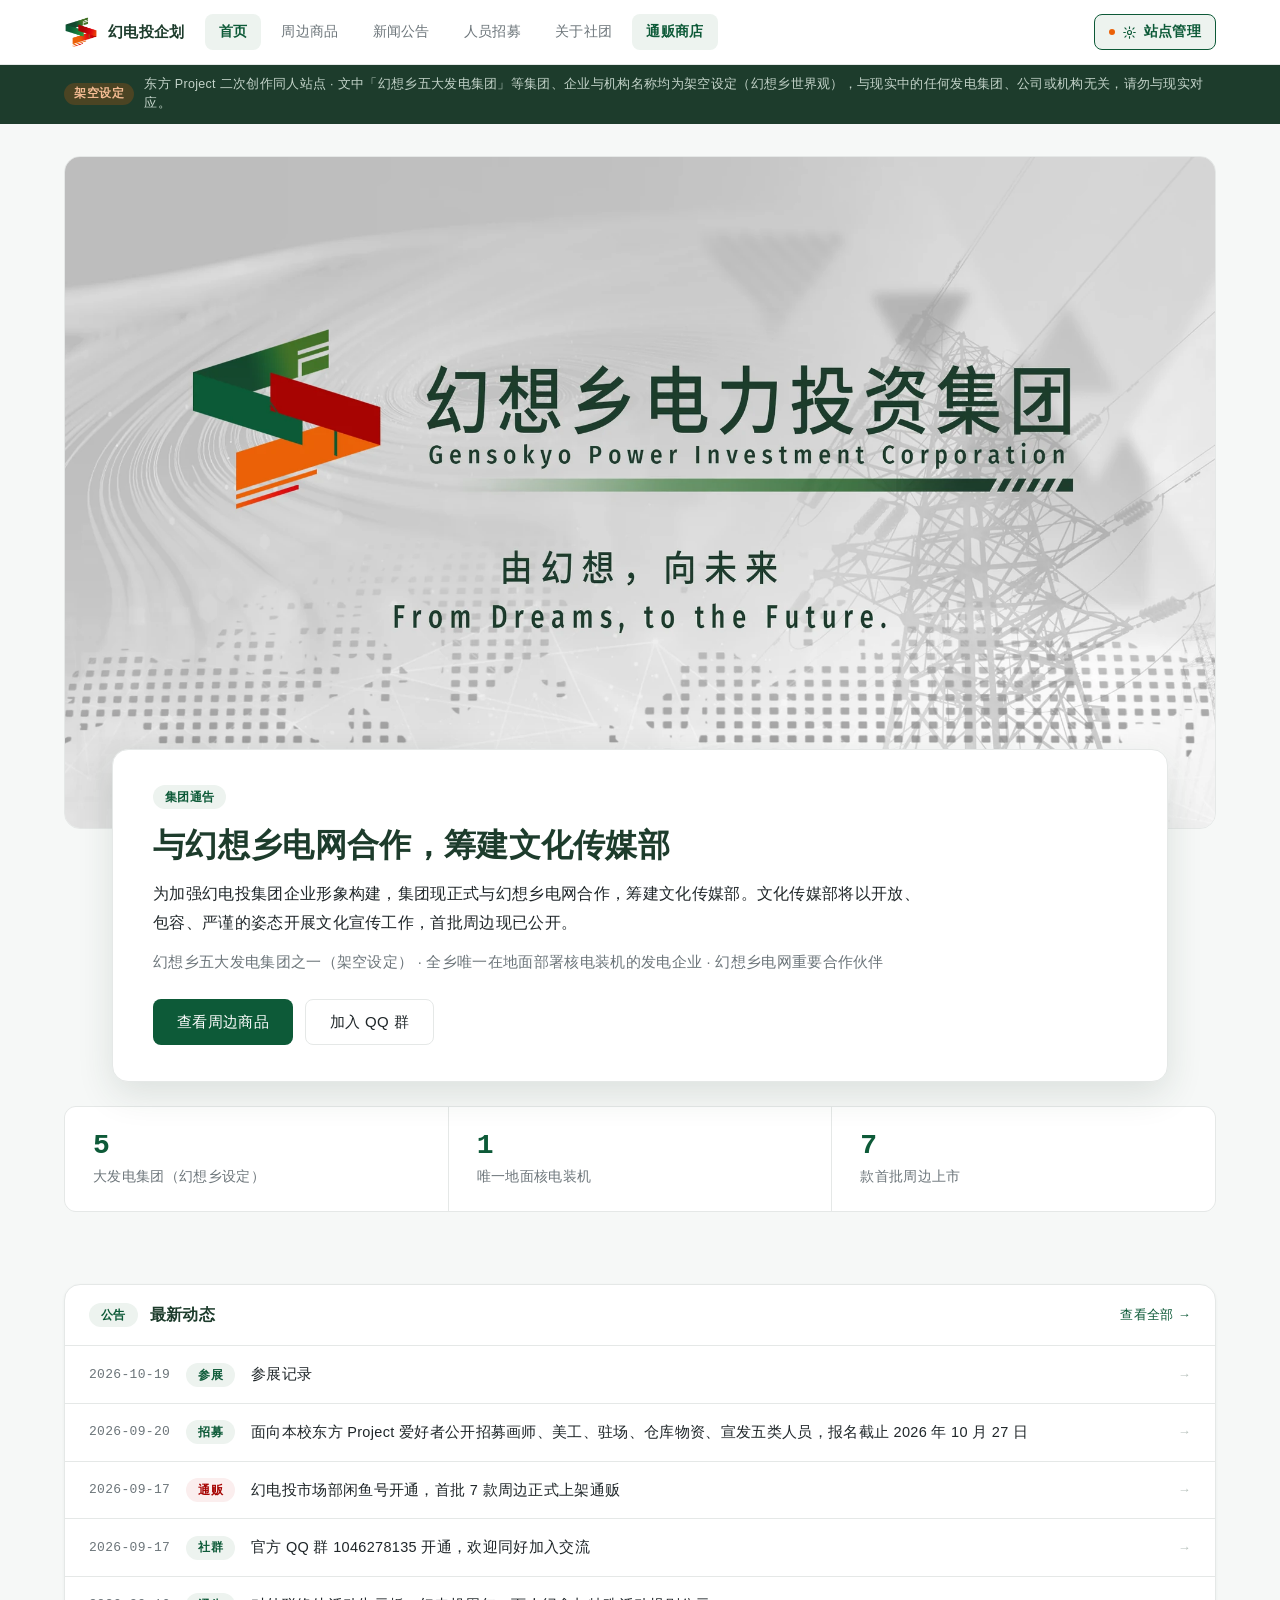
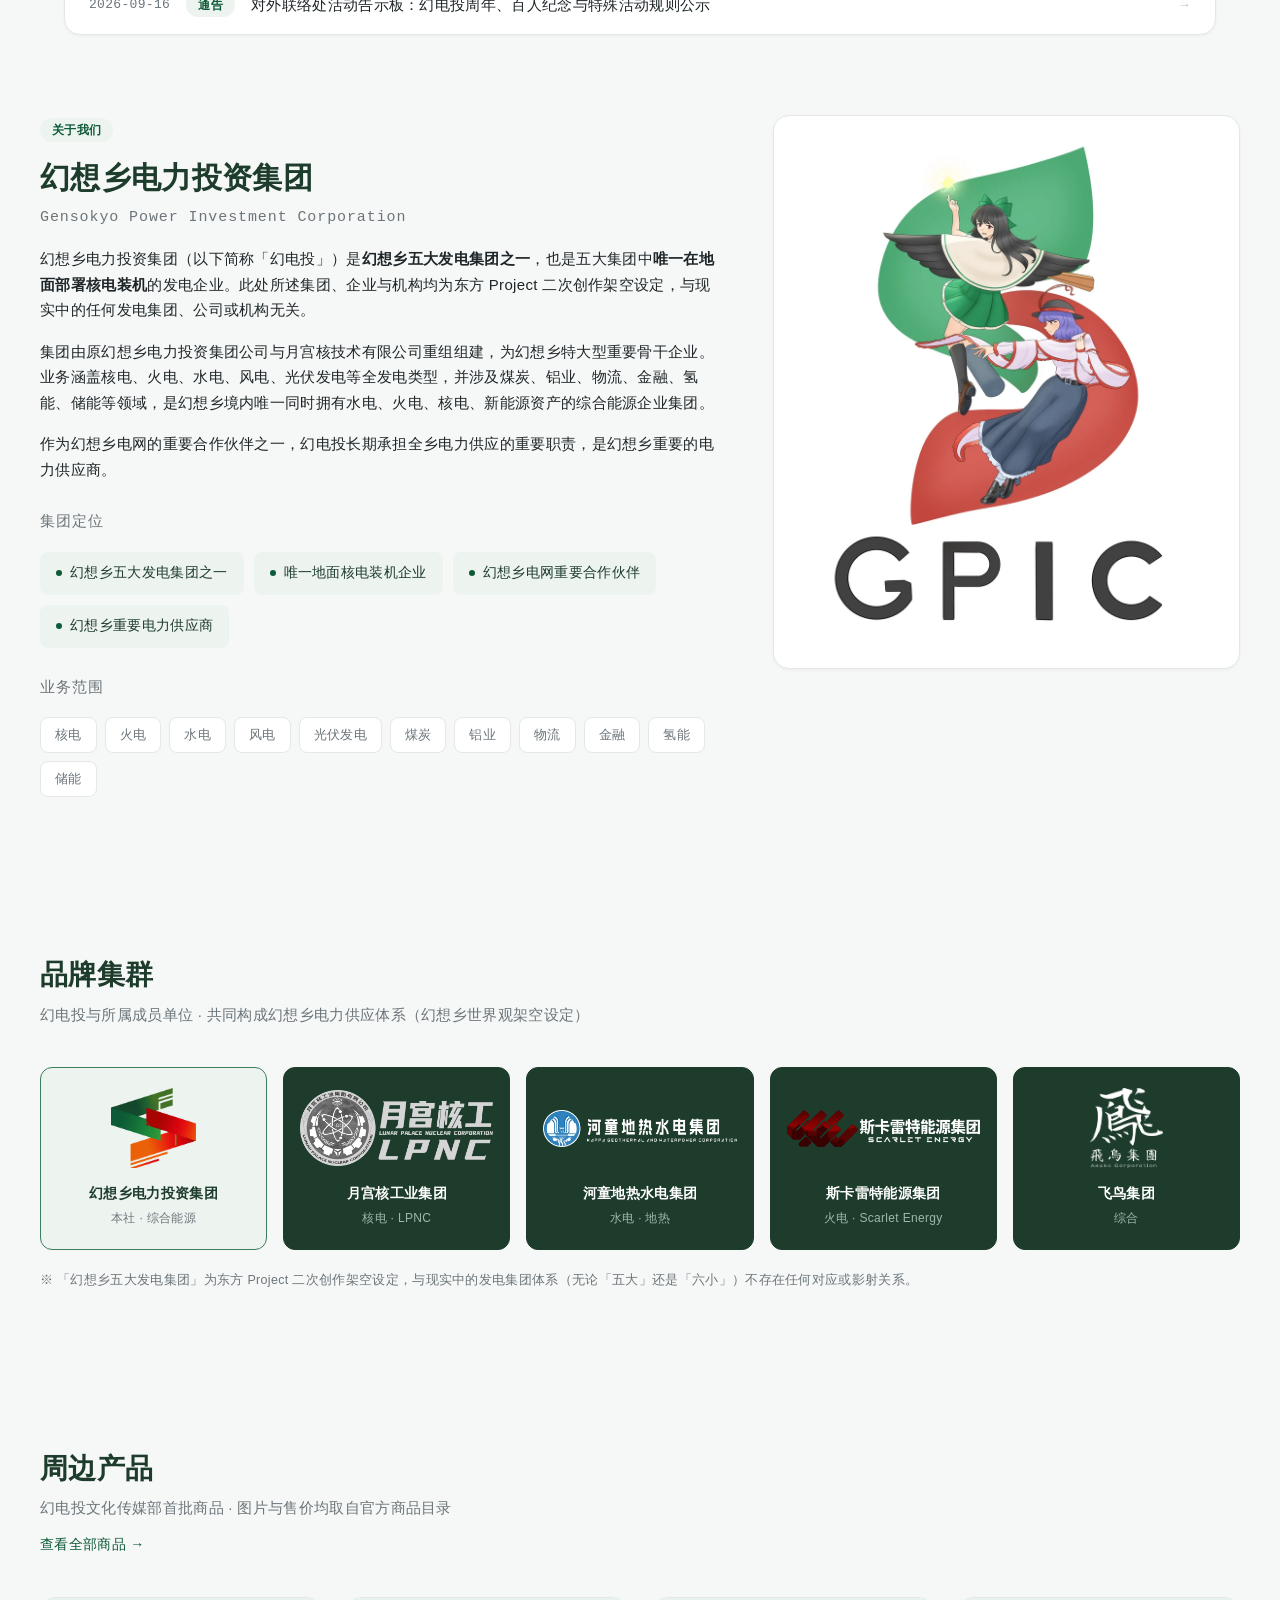
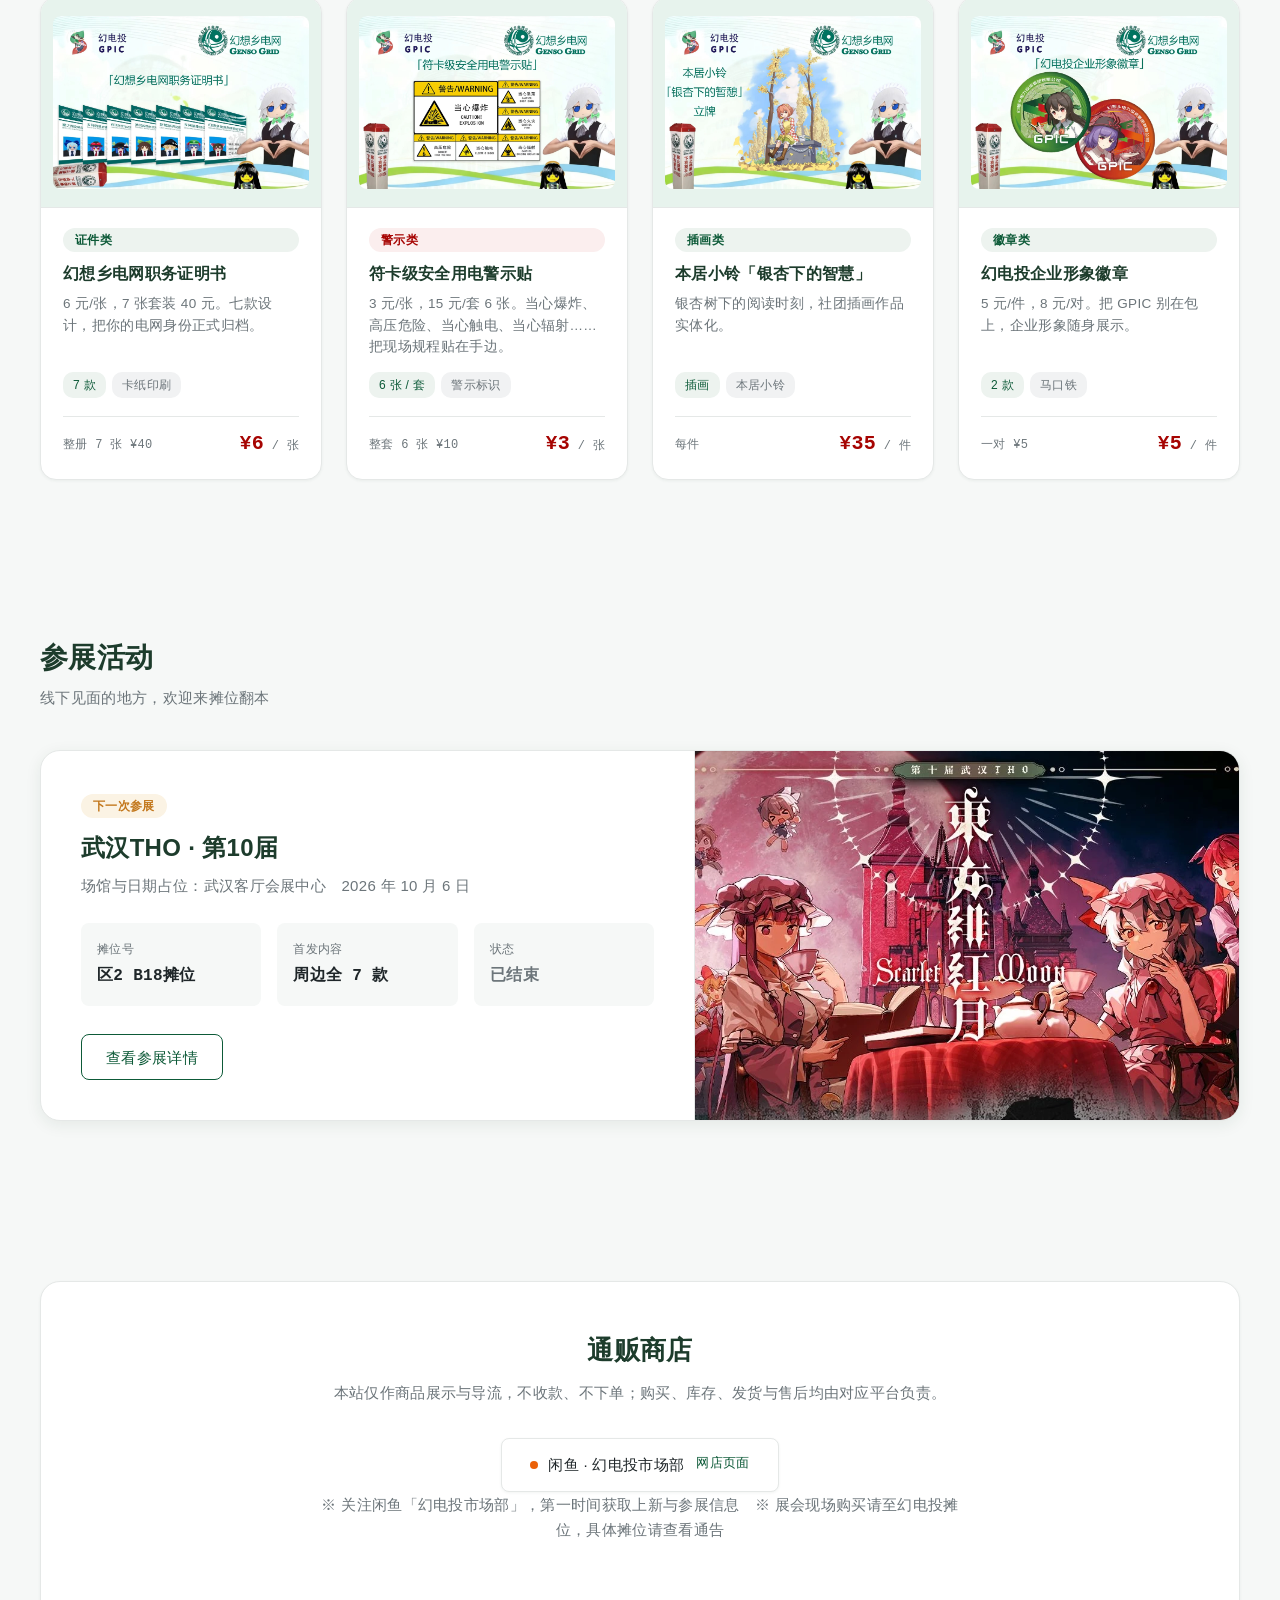
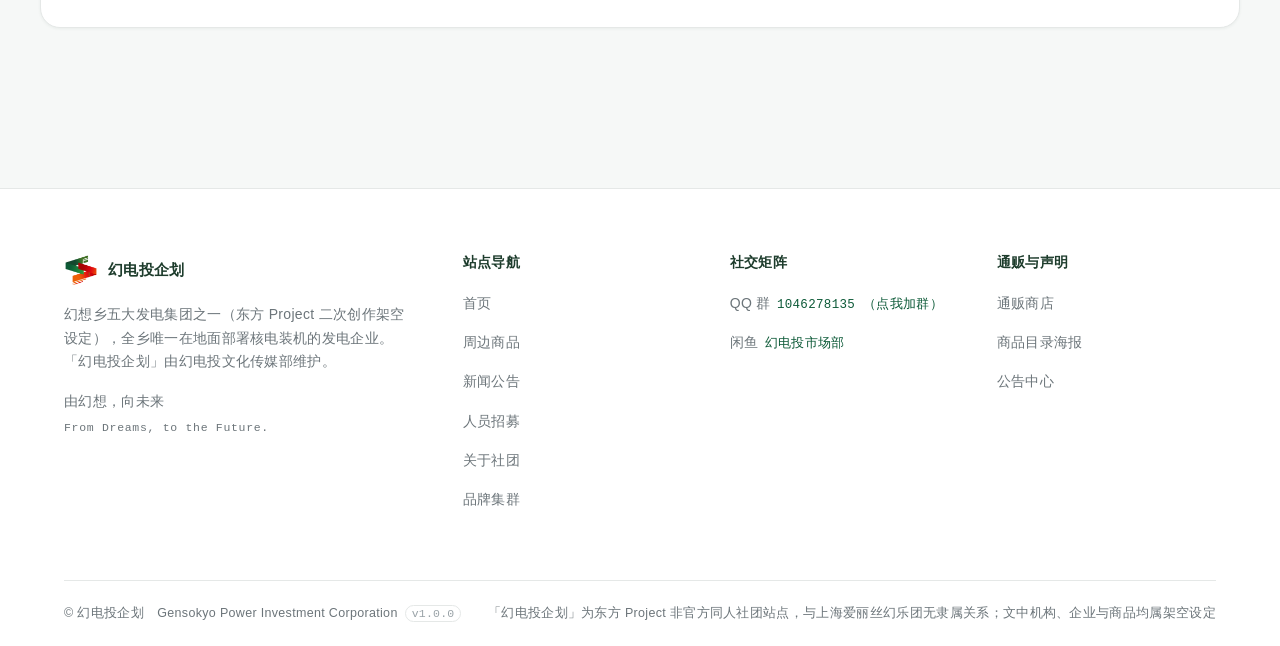
==== commit b45d311e: "版本号体系：自 v1.0.0 起建立单一真源 - web/version.json 为唯一真源，scripts/version.mjs 负责体检 / 自增 / 打 tag - 页脚版本胶囊、X-GPI" ====
--- a/官网/web-standalone/index.html
+++ b/官网/web-standalone/index.html
@@ -389,7 +389,7 @@
     </div>
 
     <div class="footer-bottom">
-      <span>© 幻电投企划 Gensokyo Power Investment Corporation</span>
+      <span>© 幻电投企划 Gensokyo Power Investment Corporation <em class="site-version" data-site-version></em></span>
       <span>「幻电投企划」为东方 Project 非官方同人社团站点，与上海爱丽丝幻乐团无隶属关系；文中机构、企业与商品均属架空设定</span>
     </div>
   </div>
--- a/官网/web-standalone/style.css
+++ b/官网/web-standalone/style.css
@@ -456,6 +456,15 @@
   display: flex; justify-content: space-between; gap: 16px; flex-wrap: wrap;
   color: var(--text-2); font-size: 12.5px;
 }
+
+/* 页脚版本号：跟在版权后面，等宽字体小字，取不到值时不占位（:empty） */
+.site-version {
+  font-style: normal; margin-left: 7px; font-family: var(--mono);
+  font-size: 11.5px; color: var(--text-3); letter-spacing: .02em;
+  padding: 1px 6px; border: 1px solid var(--border); border-radius: 999px;
+  white-space: nowrap;
+}
+.site-version:empty { display: none; }
 
 /* 社交复制按钮 */
 .sc-sub { font-style: normal; font-family: var(--mono); color: var(--brand-green); font-size: 12.5px; margin-left: 2px; }
